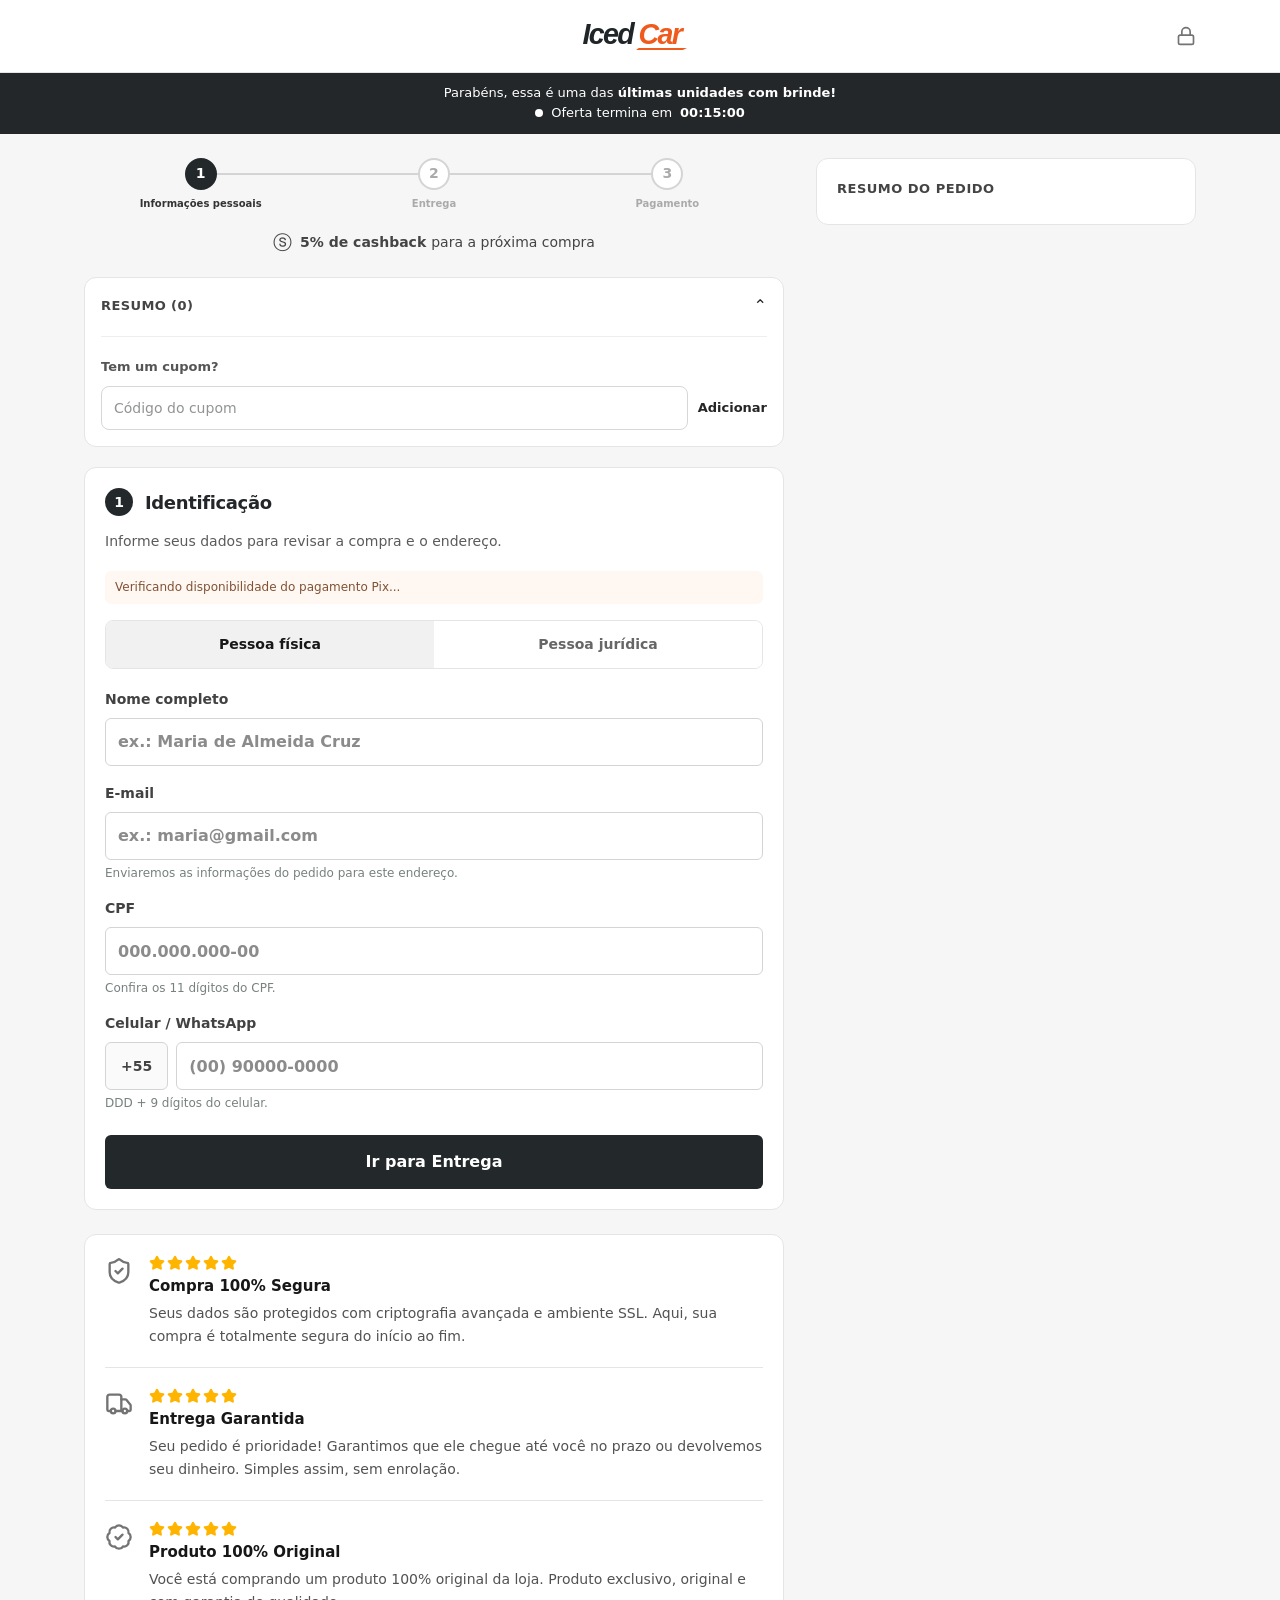
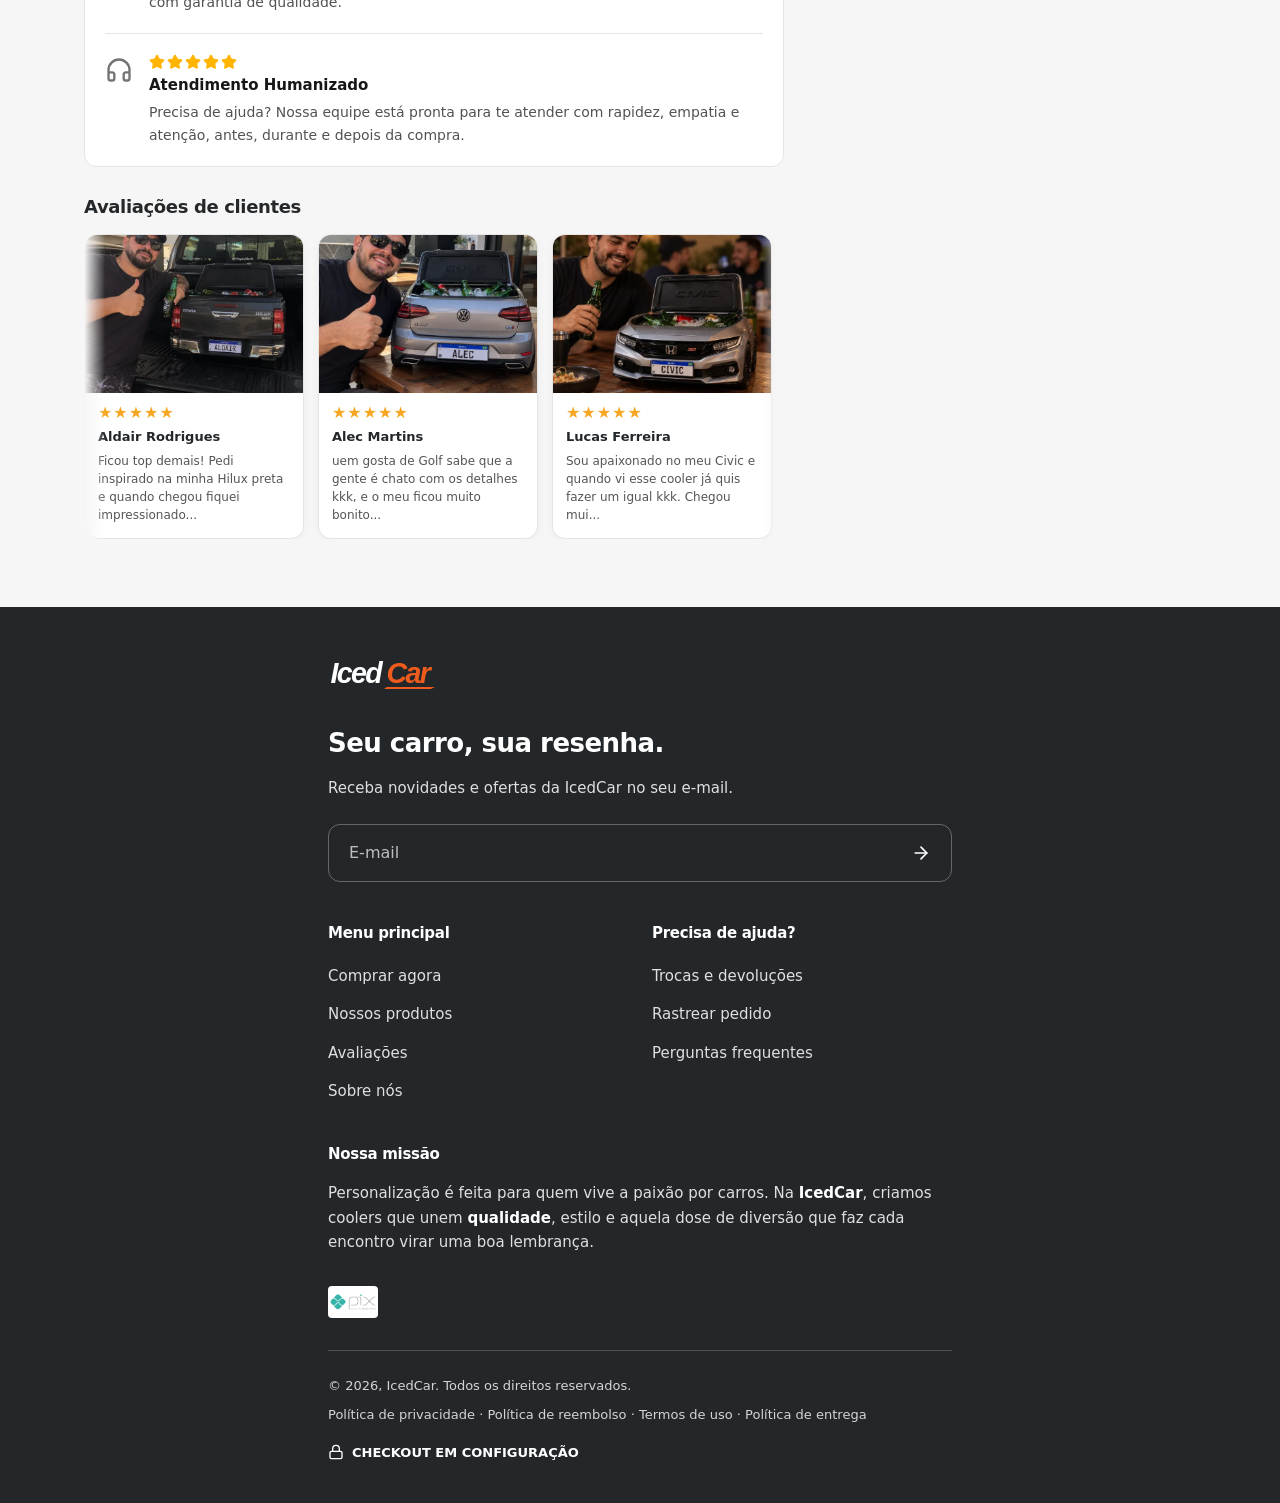
==== checkout/index.html @ 1dd26ecd "Add files via upload" ====
<!DOCTYPE html><html lang="pt-BR"><head><script src="js/google-tracking.js"></script>
  <meta charset="utf-8">
  <meta name="viewport" content="width=device-width, initial-scale=1">
  <meta name="referrer" content="strict-origin-when-cross-origin">
  <meta name="robots" content="noindex">
  <title>Checkout | IcedCar</title>
  <link rel="icon" href="images/icedcar-favicon.svg">
  <link rel="stylesheet" href="css/styles-AmZeijte.css">
  <link rel="stylesheet" href="css/checkout.css">
  <link rel="stylesheet" href="css/match-original.css">
  <script type="module" src="js/checkout.js"></script>
<script src="js/meta-attribution-capture.js"></script><script src="js/latest.js" data-utmify-prevent-xcod-sck="" data-utmify-prevent-subids="" async="" defer=""></script></head>
<body>
  <header class="border-b border-neutral-200 bg-white"><div class="mx-auto flex max-w-md items-center justify-between px-5 py-4 lg:max-w-6xl"><div class="w-5" aria-hidden="true"></div><a aria-label="Início" href="/" class="mx-auto"><img src="images/icedcar-logo.svg" alt="Logotipo da loja" class="h-9 w-auto object-contain md:h-10"></a><div class="flex items-center gap-2 text-neutral-500"><svg xmlns="http://www.w3.org/2000/svg" width="24" height="24" viewBox="0 0 24 24" fill="none" stroke="currentColor" stroke-width="2" stroke-linecap="round" stroke-linejoin="round" class="lucide lucide-lock h-5 w-5" aria-hidden="true"><rect width="18" height="11" x="3" y="11" rx="2" ry="2"></rect><path d="M7 11V7a5 5 0 0 1 10 0v4"></path></svg></div></div></header>
  <div class="bg-[hsl(var(--store-blue))] text-white"><div class="mx-auto max-w-md px-5 py-3 text-center text-[13px] leading-tight lg:max-w-6xl"><p>Parabéns, essa é uma das <strong>últimas unidades com brinde!</strong></p><p class="mt-1 flex items-center justify-center gap-2"><span class="inline-block h-2 w-2 animate-pulse rounded-full bg-white"></span>Oferta termina em <strong>00:15:00</strong></p></div></div>
  <main class="layout">
    <div class="flow">
      <nav class="steps" aria-label="Etapas do checkout"><div class="step current" data-step="1"><span>1</span><small>Informações pessoais</small></div><div class="step" data-step="2"><span>2</span><small>Entrega</small></div><div class="step" data-step="3"><span>3</span><small>Pagamento</small></div></nav>
      <p class="cashback"><span aria-hidden="true">ⓢ</span><strong>5% de cashback</strong> para a próxima compra</p>
      <section class="summary mobile-summary card"><button id="summary-toggle" type="button" aria-expanded="true"><strong>RESUMO (<span data-count="">0</span>)</strong><span aria-hidden="true">⌃</span></button><div class="summary-body"><div class="summary-content"></div><div class="coupon"><label for="coupon-code">Tem um cupom?</label><div><input id="coupon-code" placeholder="Código do cupom" autocomplete="off"><button type="button" id="coupon-apply">Adicionar</button></div><p id="coupon-message" role="status" hidden=""></p></div><div class="summary-totals"></div></div></section>
      <section id="identity-step" class="card panel">
        <h1><span class="number">1</span> Identificação</h1>
        <p class="intro">Informe seus dados para revisar a compra e o endereço.</p>
        <p class="checkout-status">Verificando disponibilidade do pagamento Pix...</p>
        <form id="identity-form" method="post" novalidate="">
          <div class="person-toggle" role="group" aria-label="Tipo de pessoa"><button type="button" id="person-fisica" class="active" aria-pressed="true">Pessoa física</button><button type="button" id="person-juridica" aria-pressed="false">Pessoa jurídica</button></div>
          <div class="fields">
            <label><span id="name-label">Nome completo</span><input id="customer-name" name="name" autocomplete="name" placeholder="ex.: Maria de Almeida Cruz" maxlength="100" required=""></label>
            <label>E-mail<input id="customer-email" name="email" type="email" autocomplete="email" placeholder="ex.: maria@gmail.com" maxlength="254" aria-describedby="email-hint" required=""><small id="email-hint">Enviaremos as informações do pedido para este endereço.</small></label>
            <label><span id="document-label">CPF</span><input id="customer-document" name="document" inputmode="numeric" autocomplete="off" placeholder="000.000.000-00" maxlength="18" aria-describedby="document-hint" required=""><small id="document-hint">Confira os 11 dígitos do CPF.</small></label>
            <label>Celular / WhatsApp<span class="phone"><span>+55</span><input id="customer-phone" name="phone" type="tel" inputmode="numeric" autocomplete="tel-national" placeholder="(00) 90000-0000" maxlength="16" aria-describedby="phone-hint" required=""></span><small id="phone-hint">DDD + 9 dígitos do celular.</small></label>
          </div>
          <p class="error" id="identity-error" role="alert" hidden=""></p>
          <button class="button" type="submit">Ir para Entrega</button>
        </form>
      </section>
      <section id="delivery-step" class="card panel" hidden="">
        <h1><span class="number">2</span> Entrega</h1>
        <form id="delivery-form" method="post" novalidate="">
          <div class="fields">
            <label>CEP<input id="zip" name="zip" inputmode="numeric" autocomplete="postal-code" placeholder="00000-000" maxlength="9" required=""><small id="zip-status" role="status"></small></label>
            <label>Endereço<input id="street" name="street" autocomplete="street-address" placeholder="Rua, Avenida..." maxlength="120" required=""></label>
            <div class="row"><label>Número<input id="house-number" name="number" inputmode="numeric" placeholder="123" maxlength="12" required=""></label><label>Complemento<input id="complement" name="complement" placeholder="Apto, bloco..." maxlength="80"></label></div>
            <label>Bairro<input id="neighborhood" name="neighborhood" placeholder="Bairro" maxlength="80" required=""></label>
            <div class="row city-state"><label>Cidade<input id="city" name="city" autocomplete="address-level2" placeholder="Cidade" maxlength="80" required=""></label><label>UF<input id="state" name="state" autocomplete="address-level1" maxlength="2" placeholder="SP" required=""></label></div>
          </div>
          <fieldset class="shipping-method"><legend>Escolha o frete</legend><div class="shipping-options"><label class="shipping-card"><input type="radio" name="shipping-method" value="pac" checked=""><img src="images/pac-correios.png" alt="" aria-hidden="true"><span class="shipping-description"><b>PAC dos Correios</b><small>7 a 12 dias úteis</small></span><em>Grátis</em></label><label class="shipping-card"><input type="radio" name="shipping-method" value="sedex"><img src="images/sedex-correios.png" alt="" aria-hidden="true"><span class="shipping-description"><b>SEDEX dos Correios</b><small>3 a 5 dias úteis</small></span><em>R$ 24,90</em></label></div></fieldset>
          <p class="error" id="delivery-error" role="alert" hidden=""></p>
          <div class="delivery-actions"><button class="back" type="button" data-back="1">Voltar</button><button class="button" type="submit">Ir para Pagamento</button></div>
        </form>
      </section>
      <section id="payment-step" class="card panel" hidden="">
        <h1><span class="number">3</span> Pagamento</h1>
        <p class="intro">Pagamento exclusivo via Pix</p>
        <div class="payment-options"><button id="pix-option" type="button" aria-pressed="false" disabled=""><span class="radio-look"></span><img class="pix-choice-logo" src="images/pix-logo.png" alt="Pix"><span id="pix-label">INDISPONÍVEL</span></button></div>
        <div id="review"></div>
        <div id="payment-unavailable" class="payment-unavailable" role="status"><strong>Pagamento ainda não disponível neste site</strong><p>A Kirvus Pay ainda não está configurada para receber pedidos nesta loja. Nenhuma cobrança será criada.</p></div>
        <div id="pix-panel" class="pix-panel" hidden="">
          <div class="pix-panel-head"><img src="images/pix-logo.png" alt="Pix"><div><strong>Pague com Pix</strong><span>Escaneie o QR Code ou use o código copia e cola</span></div></div>
          <div class="pix-amount"><span>Total do pedido</span><strong id="pix-total">R$ 0,00</strong></div>
          <p id="pix-preparation" class="pix-preparation">Confira o total acima e gere seu Pix. O pagamento será feito no aplicativo do seu banco.</p>
          <button id="pix-create" class="button pix-primary" type="button">Gerar Pix para pagar</button>
          <div id="pix-result" hidden="">
            <div id="pix-state" class="pix-state" role="status"><span class="pix-state-dot" aria-hidden="true"></span><strong>Aguardando seu pagamento</strong></div>
            <p id="pix-stock-notice" class="stock-urgency stock-urgency--pix" hidden=""></p>
            <div id="pix-qr-section" class="pix-qr-section" hidden=""><strong>Escaneie para pagar</strong><p>Abra o aplicativo do seu banco e leia este QR Code.</p><div class="pix-qr-frame"><canvas id="pix-qr" role="img" aria-label="QR Code Pix deste pedido"></canvas></div></div>
            <p id="pix-qr-error" class="pix-qr-error" hidden="">Não foi possível mostrar o QR Code. Use o código Pix abaixo.</p>
            <label for="pix-code">Ou pague com Pix copia e cola</label>
            <textarea id="pix-code" readonly="" rows="3" spellcheck="false" aria-label="Código Pix copia e cola"></textarea>
            <button id="pix-copy" class="button pix-primary" type="button"><svg width="18" height="18" viewBox="0 0 24 24" fill="none" stroke="currentColor" stroke-width="2" stroke-linecap="round" stroke-linejoin="round" aria-hidden="true"><rect x="8" y="8" width="12" height="12" rx="2"></rect><path d="M16 8V6a2 2 0 0 0-2-2H6a2 2 0 0 0-2 2v8a2 2 0 0 0 2 2h2"></path></svg><span id="pix-copy-label">Copiar código Pix</span></button>
            <p class="pix-help">Confira o valor e os dados do recebedor no banco. A confirmação do pagamento aparecerá aqui automaticamente.</p>
          </div>
          <p id="pix-status" role="status" aria-live="polite"></p>
        </div>
        <button class="back" type="button" data-back="2">Voltar</button>
      </section>
      <section class="mt-6 rounded-xl border border-neutral-200 bg-white p-5"><ul class="divide-y divide-neutral-200"><li class="flex items-start gap-4 py-5 first:pt-0 last:pb-0"><div class="shrink-0 pt-0.5 text-neutral-500"><svg xmlns="http://www.w3.org/2000/svg" width="24" height="24" viewBox="0 0 24 24" fill="none" stroke="currentColor" stroke-width="2" stroke-linecap="round" stroke-linejoin="round" class="lucide lucide-shield-check h-7 w-7" aria-hidden="true"><path d="M20 13c0 5-3.5 7.5-7.66 8.95a1 1 0 0 1-.67-.01C7.5 20.5 4 18 4 13V6a1 1 0 0 1 1-1c2 0 4.5-1.2 6.24-2.72a1.17 1.17 0 0 1 1.52 0C14.51 3.81 17 5 19 5a1 1 0 0 1 1 1z"></path><path d="m9 12 2 2 4-4"></path></svg></div><div class="flex-1"><div class="flex gap-0.5 text-[#FFB400]"><svg xmlns="http://www.w3.org/2000/svg" width="24" height="24" viewBox="0 0 24 24" fill="none" stroke="currentColor" stroke-width="2" stroke-linecap="round" stroke-linejoin="round" class="lucide lucide-star h-4 w-4 fill-current" aria-hidden="true"><path d="M11.525 2.295a.53.53 0 0 1 .95 0l2.31 4.679a2.123 2.123 0 0 0 1.595 1.16l5.166.756a.53.53 0 0 1 .294.904l-3.736 3.638a2.123 2.123 0 0 0-.611 1.878l.882 5.14a.53.53 0 0 1-.771.56l-4.618-2.428a2.122 2.122 0 0 0-1.973 0L6.396 21.01a.53.53 0 0 1-.77-.56l.881-5.139a2.122 2.122 0 0 0-.611-1.879L2.16 9.795a.53.53 0 0 1 .294-.906l5.165-.755a2.122 2.122 0 0 0 1.597-1.16z"></path></svg><svg xmlns="http://www.w3.org/2000/svg" width="24" height="24" viewBox="0 0 24 24" fill="none" stroke="currentColor" stroke-width="2" stroke-linecap="round" stroke-linejoin="round" class="lucide lucide-star h-4 w-4 fill-current" aria-hidden="true"><path d="M11.525 2.295a.53.53 0 0 1 .95 0l2.31 4.679a2.123 2.123 0 0 0 1.595 1.16l5.166.756a.53.53 0 0 1 .294.904l-3.736 3.638a2.123 2.123 0 0 0-.611 1.878l.882 5.14a.53.53 0 0 1-.771.56l-4.618-2.428a2.122 2.122 0 0 0-1.973 0L6.396 21.01a.53.53 0 0 1-.77-.56l.881-5.139a2.122 2.122 0 0 0-.611-1.879L2.16 9.795a.53.53 0 0 1 .294-.906l5.165-.755a2.122 2.122 0 0 0 1.597-1.16z"></path></svg><svg xmlns="http://www.w3.org/2000/svg" width="24" height="24" viewBox="0 0 24 24" fill="none" stroke="currentColor" stroke-width="2" stroke-linecap="round" stroke-linejoin="round" class="lucide lucide-star h-4 w-4 fill-current" aria-hidden="true"><path d="M11.525 2.295a.53.53 0 0 1 .95 0l2.31 4.679a2.123 2.123 0 0 0 1.595 1.16l5.166.756a.53.53 0 0 1 .294.904l-3.736 3.638a2.123 2.123 0 0 0-.611 1.878l.882 5.14a.53.53 0 0 1-.771.56l-4.618-2.428a2.122 2.122 0 0 0-1.973 0L6.396 21.01a.53.53 0 0 1-.77-.56l.881-5.139a2.122 2.122 0 0 0-.611-1.879L2.16 9.795a.53.53 0 0 1 .294-.906l5.165-.755a2.122 2.122 0 0 0 1.597-1.16z"></path></svg><svg xmlns="http://www.w3.org/2000/svg" width="24" height="24" viewBox="0 0 24 24" fill="none" stroke="currentColor" stroke-width="2" stroke-linecap="round" stroke-linejoin="round" class="lucide lucide-star h-4 w-4 fill-current" aria-hidden="true"><path d="M11.525 2.295a.53.53 0 0 1 .95 0l2.31 4.679a2.123 2.123 0 0 0 1.595 1.16l5.166.756a.53.53 0 0 1 .294.904l-3.736 3.638a2.123 2.123 0 0 0-.611 1.878l.882 5.14a.53.53 0 0 1-.771.56l-4.618-2.428a2.122 2.122 0 0 0-1.973 0L6.396 21.01a.53.53 0 0 1-.77-.56l.881-5.139a2.122 2.122 0 0 0-.611-1.879L2.16 9.795a.53.53 0 0 1 .294-.906l5.165-.755a2.122 2.122 0 0 0 1.597-1.16z"></path></svg><svg xmlns="http://www.w3.org/2000/svg" width="24" height="24" viewBox="0 0 24 24" fill="none" stroke="currentColor" stroke-width="2" stroke-linecap="round" stroke-linejoin="round" class="lucide lucide-star h-4 w-4 fill-current" aria-hidden="true"><path d="M11.525 2.295a.53.53 0 0 1 .95 0l2.31 4.679a2.123 2.123 0 0 0 1.595 1.16l5.166.756a.53.53 0 0 1 .294.904l-3.736 3.638a2.123 2.123 0 0 0-.611 1.878l.882 5.14a.53.53 0 0 1-.771.56l-4.618-2.428a2.122 2.122 0 0 0-1.973 0L6.396 21.01a.53.53 0 0 1-.77-.56l.881-5.139a2.122 2.122 0 0 0-.611-1.879L2.16 9.795a.53.53 0 0 1 .294-.906l5.165-.755a2.122 2.122 0 0 0 1.597-1.16z"></path></svg></div><p class="mt-1 text-[15px] font-bold text-neutral-900">Compra 100% Segura</p><p class="mt-1 text-sm leading-relaxed text-neutral-600">Seus dados são protegidos com criptografia avançada e ambiente SSL. Aqui, sua compra é totalmente segura do início ao fim.</p></div></li><li class="flex items-start gap-4 py-5 first:pt-0 last:pb-0"><div class="shrink-0 pt-0.5 text-neutral-500"><svg xmlns="http://www.w3.org/2000/svg" width="24" height="24" viewBox="0 0 24 24" fill="none" stroke="currentColor" stroke-width="2" stroke-linecap="round" stroke-linejoin="round" class="lucide lucide-truck h-7 w-7" aria-hidden="true"><path d="M14 18V6a2 2 0 0 0-2-2H4a2 2 0 0 0-2 2v11a1 1 0 0 0 1 1h2"></path><path d="M15 18H9"></path><path d="M19 18h2a1 1 0 0 0 1-1v-3.65a1 1 0 0 0-.22-.624l-3.48-4.35A1 1 0 0 0 17.52 8H14"></path><circle cx="17" cy="18" r="2"></circle><circle cx="7" cy="18" r="2"></circle></svg></div><div class="flex-1"><div class="flex gap-0.5 text-[#FFB400]"><svg xmlns="http://www.w3.org/2000/svg" width="24" height="24" viewBox="0 0 24 24" fill="none" stroke="currentColor" stroke-width="2" stroke-linecap="round" stroke-linejoin="round" class="lucide lucide-star h-4 w-4 fill-current" aria-hidden="true"><path d="M11.525 2.295a.53.53 0 0 1 .95 0l2.31 4.679a2.123 2.123 0 0 0 1.595 1.16l5.166.756a.53.53 0 0 1 .294.904l-3.736 3.638a2.123 2.123 0 0 0-.611 1.878l.882 5.14a.53.53 0 0 1-.771.56l-4.618-2.428a2.122 2.122 0 0 0-1.973 0L6.396 21.01a.53.53 0 0 1-.77-.56l.881-5.139a2.122 2.122 0 0 0-.611-1.879L2.16 9.795a.53.53 0 0 1 .294-.906l5.165-.755a2.122 2.122 0 0 0 1.597-1.16z"></path></svg><svg xmlns="http://www.w3.org/2000/svg" width="24" height="24" viewBox="0 0 24 24" fill="none" stroke="currentColor" stroke-width="2" stroke-linecap="round" stroke-linejoin="round" class="lucide lucide-star h-4 w-4 fill-current" aria-hidden="true"><path d="M11.525 2.295a.53.53 0 0 1 .95 0l2.31 4.679a2.123 2.123 0 0 0 1.595 1.16l5.166.756a.53.53 0 0 1 .294.904l-3.736 3.638a2.123 2.123 0 0 0-.611 1.878l.882 5.14a.53.53 0 0 1-.771.56l-4.618-2.428a2.122 2.122 0 0 0-1.973 0L6.396 21.01a.53.53 0 0 1-.77-.56l.881-5.139a2.122 2.122 0 0 0-.611-1.879L2.16 9.795a.53.53 0 0 1 .294-.906l5.165-.755a2.122 2.122 0 0 0 1.597-1.16z"></path></svg><svg xmlns="http://www.w3.org/2000/svg" width="24" height="24" viewBox="0 0 24 24" fill="none" stroke="currentColor" stroke-width="2" stroke-linecap="round" stroke-linejoin="round" class="lucide lucide-star h-4 w-4 fill-current" aria-hidden="true"><path d="M11.525 2.295a.53.53 0 0 1 .95 0l2.31 4.679a2.123 2.123 0 0 0 1.595 1.16l5.166.756a.53.53 0 0 1 .294.904l-3.736 3.638a2.123 2.123 0 0 0-.611 1.878l.882 5.14a.53.53 0 0 1-.771.56l-4.618-2.428a2.122 2.122 0 0 0-1.973 0L6.396 21.01a.53.53 0 0 1-.77-.56l.881-5.139a2.122 2.122 0 0 0-.611-1.879L2.16 9.795a.53.53 0 0 1 .294-.906l5.165-.755a2.122 2.122 0 0 0 1.597-1.16z"></path></svg><svg xmlns="http://www.w3.org/2000/svg" width="24" height="24" viewBox="0 0 24 24" fill="none" stroke="currentColor" stroke-width="2" stroke-linecap="round" stroke-linejoin="round" class="lucide lucide-star h-4 w-4 fill-current" aria-hidden="true"><path d="M11.525 2.295a.53.53 0 0 1 .95 0l2.31 4.679a2.123 2.123 0 0 0 1.595 1.16l5.166.756a.53.53 0 0 1 .294.904l-3.736 3.638a2.123 2.123 0 0 0-.611 1.878l.882 5.14a.53.53 0 0 1-.771.56l-4.618-2.428a2.122 2.122 0 0 0-1.973 0L6.396 21.01a.53.53 0 0 1-.77-.56l.881-5.139a2.122 2.122 0 0 0-.611-1.879L2.16 9.795a.53.53 0 0 1 .294-.906l5.165-.755a2.122 2.122 0 0 0 1.597-1.16z"></path></svg><svg xmlns="http://www.w3.org/2000/svg" width="24" height="24" viewBox="0 0 24 24" fill="none" stroke="currentColor" stroke-width="2" stroke-linecap="round" stroke-linejoin="round" class="lucide lucide-star h-4 w-4 fill-current" aria-hidden="true"><path d="M11.525 2.295a.53.53 0 0 1 .95 0l2.31 4.679a2.123 2.123 0 0 0 1.595 1.16l5.166.756a.53.53 0 0 1 .294.904l-3.736 3.638a2.123 2.123 0 0 0-.611 1.878l.882 5.14a.53.53 0 0 1-.771.56l-4.618-2.428a2.122 2.122 0 0 0-1.973 0L6.396 21.01a.53.53 0 0 1-.77-.56l.881-5.139a2.122 2.122 0 0 0-.611-1.879L2.16 9.795a.53.53 0 0 1 .294-.906l5.165-.755a2.122 2.122 0 0 0 1.597-1.16z"></path></svg></div><p class="mt-1 text-[15px] font-bold text-neutral-900">Entrega Garantida</p><p class="mt-1 text-sm leading-relaxed text-neutral-600">Seu pedido é prioridade! Garantimos que ele chegue até você no prazo ou devolvemos seu dinheiro. Simples assim, sem enrolação.</p></div></li><li class="flex items-start gap-4 py-5 first:pt-0 last:pb-0"><div class="shrink-0 pt-0.5 text-neutral-500"><svg xmlns="http://www.w3.org/2000/svg" width="24" height="24" viewBox="0 0 24 24" fill="none" stroke="currentColor" stroke-width="2" stroke-linecap="round" stroke-linejoin="round" class="lucide lucide-badge-check h-7 w-7" aria-hidden="true"><path d="M3.85 8.62a4 4 0 0 1 4.78-4.77 4 4 0 0 1 6.74 0 4 4 0 0 1 4.78 4.78 4 4 0 0 1 0 6.74 4 4 0 0 1-4.77 4.78 4 4 0 0 1-6.75 0 4 4 0 0 1-4.78-4.77 4 4 0 0 1 0-6.76Z"></path><path d="m9 12 2 2 4-4"></path></svg></div><div class="flex-1"><div class="flex gap-0.5 text-[#FFB400]"><svg xmlns="http://www.w3.org/2000/svg" width="24" height="24" viewBox="0 0 24 24" fill="none" stroke="currentColor" stroke-width="2" stroke-linecap="round" stroke-linejoin="round" class="lucide lucide-star h-4 w-4 fill-current" aria-hidden="true"><path d="M11.525 2.295a.53.53 0 0 1 .95 0l2.31 4.679a2.123 2.123 0 0 0 1.595 1.16l5.166.756a.53.53 0 0 1 .294.904l-3.736 3.638a2.123 2.123 0 0 0-.611 1.878l.882 5.14a.53.53 0 0 1-.771.56l-4.618-2.428a2.122 2.122 0 0 0-1.973 0L6.396 21.01a.53.53 0 0 1-.77-.56l.881-5.139a2.122 2.122 0 0 0-.611-1.879L2.16 9.795a.53.53 0 0 1 .294-.906l5.165-.755a2.122 2.122 0 0 0 1.597-1.16z"></path></svg><svg xmlns="http://www.w3.org/2000/svg" width="24" height="24" viewBox="0 0 24 24" fill="none" stroke="currentColor" stroke-width="2" stroke-linecap="round" stroke-linejoin="round" class="lucide lucide-star h-4 w-4 fill-current" aria-hidden="true"><path d="M11.525 2.295a.53.53 0 0 1 .95 0l2.31 4.679a2.123 2.123 0 0 0 1.595 1.16l5.166.756a.53.53 0 0 1 .294.904l-3.736 3.638a2.123 2.123 0 0 0-.611 1.878l.882 5.14a.53.53 0 0 1-.771.56l-4.618-2.428a2.122 2.122 0 0 0-1.973 0L6.396 21.01a.53.53 0 0 1-.77-.56l.881-5.139a2.122 2.122 0 0 0-.611-1.879L2.16 9.795a.53.53 0 0 1 .294-.906l5.165-.755a2.122 2.122 0 0 0 1.597-1.16z"></path></svg><svg xmlns="http://www.w3.org/2000/svg" width="24" height="24" viewBox="0 0 24 24" fill="none" stroke="currentColor" stroke-width="2" stroke-linecap="round" stroke-linejoin="round" class="lucide lucide-star h-4 w-4 fill-current" aria-hidden="true"><path d="M11.525 2.295a.53.53 0 0 1 .95 0l2.31 4.679a2.123 2.123 0 0 0 1.595 1.16l5.166.756a.53.53 0 0 1 .294.904l-3.736 3.638a2.123 2.123 0 0 0-.611 1.878l.882 5.14a.53.53 0 0 1-.771.56l-4.618-2.428a2.122 2.122 0 0 0-1.973 0L6.396 21.01a.53.53 0 0 1-.77-.56l.881-5.139a2.122 2.122 0 0 0-.611-1.879L2.16 9.795a.53.53 0 0 1 .294-.906l5.165-.755a2.122 2.122 0 0 0 1.597-1.16z"></path></svg><svg xmlns="http://www.w3.org/2000/svg" width="24" height="24" viewBox="0 0 24 24" fill="none" stroke="currentColor" stroke-width="2" stroke-linecap="round" stroke-linejoin="round" class="lucide lucide-star h-4 w-4 fill-current" aria-hidden="true"><path d="M11.525 2.295a.53.53 0 0 1 .95 0l2.31 4.679a2.123 2.123 0 0 0 1.595 1.16l5.166.756a.53.53 0 0 1 .294.904l-3.736 3.638a2.123 2.123 0 0 0-.611 1.878l.882 5.14a.53.53 0 0 1-.771.56l-4.618-2.428a2.122 2.122 0 0 0-1.973 0L6.396 21.01a.53.53 0 0 1-.77-.56l.881-5.139a2.122 2.122 0 0 0-.611-1.879L2.16 9.795a.53.53 0 0 1 .294-.906l5.165-.755a2.122 2.122 0 0 0 1.597-1.16z"></path></svg><svg xmlns="http://www.w3.org/2000/svg" width="24" height="24" viewBox="0 0 24 24" fill="none" stroke="currentColor" stroke-width="2" stroke-linecap="round" stroke-linejoin="round" class="lucide lucide-star h-4 w-4 fill-current" aria-hidden="true"><path d="M11.525 2.295a.53.53 0 0 1 .95 0l2.31 4.679a2.123 2.123 0 0 0 1.595 1.16l5.166.756a.53.53 0 0 1 .294.904l-3.736 3.638a2.123 2.123 0 0 0-.611 1.878l.882 5.14a.53.53 0 0 1-.771.56l-4.618-2.428a2.122 2.122 0 0 0-1.973 0L6.396 21.01a.53.53 0 0 1-.77-.56l.881-5.139a2.122 2.122 0 0 0-.611-1.879L2.16 9.795a.53.53 0 0 1 .294-.906l5.165-.755a2.122 2.122 0 0 0 1.597-1.16z"></path></svg></div><p class="mt-1 text-[15px] font-bold text-neutral-900">Produto 100% Original</p><p class="mt-1 text-sm leading-relaxed text-neutral-600">Você está comprando um produto 100% original da loja. Produto exclusivo, original e com garantia de qualidade.</p></div></li><li class="flex items-start gap-4 py-5 first:pt-0 last:pb-0"><div class="shrink-0 pt-0.5 text-neutral-500"><svg xmlns="http://www.w3.org/2000/svg" width="24" height="24" viewBox="0 0 24 24" fill="none" stroke="currentColor" stroke-width="2" stroke-linecap="round" stroke-linejoin="round" class="lucide lucide-headphones h-7 w-7" aria-hidden="true"><path d="M3 14h3a2 2 0 0 1 2 2v3a2 2 0 0 1-2 2H5a2 2 0 0 1-2-2v-7a9 9 0 0 1 18 0v7a2 2 0 0 1-2 2h-1a2 2 0 0 1-2-2v-3a2 2 0 0 1 2-2h3"></path></svg></div><div class="flex-1"><div class="flex gap-0.5 text-[#FFB400]"><svg xmlns="http://www.w3.org/2000/svg" width="24" height="24" viewBox="0 0 24 24" fill="none" stroke="currentColor" stroke-width="2" stroke-linecap="round" stroke-linejoin="round" class="lucide lucide-star h-4 w-4 fill-current" aria-hidden="true"><path d="M11.525 2.295a.53.53 0 0 1 .95 0l2.31 4.679a2.123 2.123 0 0 0 1.595 1.16l5.166.756a.53.53 0 0 1 .294.904l-3.736 3.638a2.123 2.123 0 0 0-.611 1.878l.882 5.14a.53.53 0 0 1-.771.56l-4.618-2.428a2.122 2.122 0 0 0-1.973 0L6.396 21.01a.53.53 0 0 1-.77-.56l.881-5.139a2.122 2.122 0 0 0-.611-1.879L2.16 9.795a.53.53 0 0 1 .294-.906l5.165-.755a2.122 2.122 0 0 0 1.597-1.16z"></path></svg><svg xmlns="http://www.w3.org/2000/svg" width="24" height="24" viewBox="0 0 24 24" fill="none" stroke="currentColor" stroke-width="2" stroke-linecap="round" stroke-linejoin="round" class="lucide lucide-star h-4 w-4 fill-current" aria-hidden="true"><path d="M11.525 2.295a.53.53 0 0 1 .95 0l2.31 4.679a2.123 2.123 0 0 0 1.595 1.16l5.166.756a.53.53 0 0 1 .294.904l-3.736 3.638a2.123 2.123 0 0 0-.611 1.878l.882 5.14a.53.53 0 0 1-.771.56l-4.618-2.428a2.122 2.122 0 0 0-1.973 0L6.396 21.01a.53.53 0 0 1-.77-.56l.881-5.139a2.122 2.122 0 0 0-.611-1.879L2.16 9.795a.53.53 0 0 1 .294-.906l5.165-.755a2.122 2.122 0 0 0 1.597-1.16z"></path></svg><svg xmlns="http://www.w3.org/2000/svg" width="24" height="24" viewBox="0 0 24 24" fill="none" stroke="currentColor" stroke-width="2" stroke-linecap="round" stroke-linejoin="round" class="lucide lucide-star h-4 w-4 fill-current" aria-hidden="true"><path d="M11.525 2.295a.53.53 0 0 1 .95 0l2.31 4.679a2.123 2.123 0 0 0 1.595 1.16l5.166.756a.53.53 0 0 1 .294.904l-3.736 3.638a2.123 2.123 0 0 0-.611 1.878l.882 5.14a.53.53 0 0 1-.771.56l-4.618-2.428a2.122 2.122 0 0 0-1.973 0L6.396 21.01a.53.53 0 0 1-.77-.56l.881-5.139a2.122 2.122 0 0 0-.611-1.879L2.16 9.795a.53.53 0 0 1 .294-.906l5.165-.755a2.122 2.122 0 0 0 1.597-1.16z"></path></svg><svg xmlns="http://www.w3.org/2000/svg" width="24" height="24" viewBox="0 0 24 24" fill="none" stroke="currentColor" stroke-width="2" stroke-linecap="round" stroke-linejoin="round" class="lucide lucide-star h-4 w-4 fill-current" aria-hidden="true"><path d="M11.525 2.295a.53.53 0 0 1 .95 0l2.31 4.679a2.123 2.123 0 0 0 1.595 1.16l5.166.756a.53.53 0 0 1 .294.904l-3.736 3.638a2.123 2.123 0 0 0-.611 1.878l.882 5.14a.53.53 0 0 1-.771.56l-4.618-2.428a2.122 2.122 0 0 0-1.973 0L6.396 21.01a.53.53 0 0 1-.77-.56l.881-5.139a2.122 2.122 0 0 0-.611-1.879L2.16 9.795a.53.53 0 0 1 .294-.906l5.165-.755a2.122 2.122 0 0 0 1.597-1.16z"></path></svg><svg xmlns="http://www.w3.org/2000/svg" width="24" height="24" viewBox="0 0 24 24" fill="none" stroke="currentColor" stroke-width="2" stroke-linecap="round" stroke-linejoin="round" class="lucide lucide-star h-4 w-4 fill-current" aria-hidden="true"><path d="M11.525 2.295a.53.53 0 0 1 .95 0l2.31 4.679a2.123 2.123 0 0 0 1.595 1.16l5.166.756a.53.53 0 0 1 .294.904l-3.736 3.638a2.123 2.123 0 0 0-.611 1.878l.882 5.14a.53.53 0 0 1-.771.56l-4.618-2.428a2.122 2.122 0 0 0-1.973 0L6.396 21.01a.53.53 0 0 1-.77-.56l.881-5.139a2.122 2.122 0 0 0-.611-1.879L2.16 9.795a.53.53 0 0 1 .294-.906l5.165-.755a2.122 2.122 0 0 0 1.597-1.16z"></path></svg></div><p class="mt-1 text-[15px] font-bold text-neutral-900">Atendimento Humanizado</p><p class="mt-1 text-sm leading-relaxed text-neutral-600">Precisa de ajuda? Nossa equipe está pronta para te atender com rapidez, empatia e atenção, antes, durante e depois da compra.</p></div></li></ul></section>
      <section class="checkout-reviews" aria-label="Avaliações de clientes"><h2>Avaliações de clientes</h2><div class="checkout-review-viewport"><div class="checkout-review-track"><div class="checkout-review-set"><article class="checkout-review-card"><img src="images/c8748634-591f-406c-a8e9-1c579d5fd17a.webp" alt="" loading="lazy" decoding="async"><div class="checkout-review-copy"><span class="checkout-review-stars" aria-label="5 estrelas">★★★★★</span><strong>Aldair Rodrigues</strong><p>Ficou top demais! Pedi inspirado na minha Hilux preta e quando chegou fiquei impressionado...</p></div></article><article class="checkout-review-card"><img src="images/cf344acf-c8a9-4b41-86e5-75303626c6e9.webp" alt="" loading="lazy" decoding="async"><div class="checkout-review-copy"><span class="checkout-review-stars" aria-label="5 estrelas">★★★★★</span><strong>Alec Martins</strong><p>uem gosta de Golf sabe que a gente é chato com os detalhes kkk, e o meu ficou muito bonito...</p></div></article><article class="checkout-review-card"><img src="images/2a3cdf57-cbe1-4ede-9f7e-a1a8c267e367.webp" alt="" loading="lazy" decoding="async"><div class="checkout-review-copy"><span class="checkout-review-stars" aria-label="5 estrelas">★★★★★</span><strong>Lucas Ferreira</strong><p>Sou apaixonado no meu Civic e quando vi esse cooler já quis fazer um igual kkk. Chegou mui...</p></div></article><article class="checkout-review-card"><img src="images/eecd29bf-1ceb-4dfc-87ae-82681000cc9c.webp" alt="" loading="lazy" decoding="async"><div class="checkout-review-copy"><span class="checkout-review-stars" aria-label="5 estrelas">★★★★★</span><strong>Rafael Pereira</strong><p>A gente comprou pra deixar na nossa área de churrasco e ficou melhor do que imaginávamos k...</p></div></article></div><div class="checkout-review-set" aria-hidden="true"><article class="checkout-review-card"><img src="images/c8748634-591f-406c-a8e9-1c579d5fd17a.webp" alt="" loading="lazy" decoding="async"><div class="checkout-review-copy"><span class="checkout-review-stars" aria-label="5 estrelas">★★★★★</span><strong>Aldair Rodrigues</strong><p>Ficou top demais! Pedi inspirado na minha Hilux preta e quando chegou fiquei impressionado...</p></div></article><article class="checkout-review-card"><img src="images/cf344acf-c8a9-4b41-86e5-75303626c6e9.webp" alt="" loading="lazy" decoding="async"><div class="checkout-review-copy"><span class="checkout-review-stars" aria-label="5 estrelas">★★★★★</span><strong>Alec Martins</strong><p>uem gosta de Golf sabe que a gente é chato com os detalhes kkk, e o meu ficou muito bonito...</p></div></article><article class="checkout-review-card"><img src="images/2a3cdf57-cbe1-4ede-9f7e-a1a8c267e367.webp" alt="" loading="lazy" decoding="async"><div class="checkout-review-copy"><span class="checkout-review-stars" aria-label="5 estrelas">★★★★★</span><strong>Lucas Ferreira</strong><p>Sou apaixonado no meu Civic e quando vi esse cooler já quis fazer um igual kkk. Chegou mui...</p></div></article><article class="checkout-review-card"><img src="images/eecd29bf-1ceb-4dfc-87ae-82681000cc9c.webp" alt="" loading="lazy" decoding="async"><div class="checkout-review-copy"><span class="checkout-review-stars" aria-label="5 estrelas">★★★★★</span><strong>Rafael Pereira</strong><p>A gente comprou pra deixar na nossa área de churrasco e ficou melhor do que imaginávamos k...</p></div></article></div></div></div></section>
    </div>
    <aside class="summary desktop-summary card"><h2>RESUMO DO PEDIDO</h2><div class="summary-content"></div><div class="summary-totals"></div></aside>
  </main>
  <footer class="bg-[hsl(var(--store-blue))] text-white"><div class="container max-w-2xl px-6 pt-12 pb-10"><img src="images/icedcar-logo-white.svg" alt="IcedCar" width="600" height="200" loading="lazy" decoding="async" class="h-10 w-auto object-contain"><h2 class="mt-8 text-[26px] font-extrabold leading-tight text-white">Seu carro, sua resenha.</h2><p class="mt-4 text-[15px] leading-relaxed text-white/85">Receba novidades e ofertas da IcedCar no seu e-mail.</p><form class="mt-6 flex items-center gap-2 rounded-xl border border-white/30 px-5 py-4"><input type="email" placeholder="E-mail" class="flex-1 bg-transparent text-[15px] text-white placeholder:text-white/70 focus:outline-none"><button type="submit" aria-label="Enviar" class="text-white"><svg xmlns="http://www.w3.org/2000/svg" width="24" height="24" viewBox="0 0 24 24" fill="none" stroke="currentColor" stroke-width="2" stroke-linecap="round" stroke-linejoin="round" class="lucide lucide-arrow-right h-5 w-5" aria-hidden="true"><path d="M5 12h14"></path><path d="m12 5 7 7-7 7"></path></svg></button></form><div class="mt-10 grid grid-cols-2 gap-x-6 gap-y-8"><div><h3 class="text-[15px] font-bold text-white">Menu principal</h3><ul class="mt-5 space-y-4 text-[15px] text-white/85"><li><a href="/" class="hover:text-white">Comprar agora</a></li><li><a href="/produtos" class="hover:text-white">Nossos produtos</a></li><li><a href="#avaliacoes" class="hover:text-white">Avaliações</a></li><li><a href="#faq" class="hover:text-white">Sobre nós</a></li></ul></div><div><h3 class="text-[15px] font-bold text-white">Precisa de ajuda?</h3><ul class="mt-5 space-y-4 text-[15px] text-white/85"><li><a href="/politicas" class="hover:text-white">Trocas e devoluções</a></li><li><a href="/rastreio" class="hover:text-white">Rastrear pedido</a></li><li><a href="#faq" class="hover:text-white">Perguntas frequentes</a></li></ul></div></div><div class="mt-10"><h3 class="text-[15px] font-bold text-white">Nossa missão</h3><p class="mt-4 text-[15px] leading-relaxed text-white/85">Personalização é feita para quem vive a paixão por carros. Na <strong class="font-bold text-white">IcedCar</strong>, criamos coolers que unem <strong class="font-bold text-white">qualidade</strong>, estilo e aquela dose de diversão que faz cada encontro virar uma boa lembrança.</p></div><div class="mt-8 flex flex-wrap items-center gap-2"><img src="images/pix-logo.png" alt="Pix" width="50" height="32" loading="lazy" decoding="async" class="block h-8 w-[50px] rounded-[4px] object-cover"></div><div class="mt-8 border-t border-white/20 pt-6 text-[13px] leading-relaxed text-white/80"><p>© <!-- -->2026<!-- -->, <!-- -->IcedCar<!-- -->. Todos os direitos reservados.</p><p class="mt-2"><a href="/politicas#privacidade" class="hover:text-white">Política de privacidade</a> ·<!-- --> <a href="/politicas#reembolso" class="hover:text-white">Política de reembolso</a> ·<!-- --> <a href="/politicas#termos" class="hover:text-white">Termos de uso</a> ·<!-- --> <a href="/politicas#envio" class="hover:text-white">Política de entrega</a></p><p class="mt-4 flex items-center gap-2 font-semibold text-white"><svg xmlns="http://www.w3.org/2000/svg" width="24" height="24" viewBox="0 0 24 24" fill="none" stroke="currentColor" stroke-width="2" stroke-linecap="round" stroke-linejoin="round" class="lucide lucide-lock h-4 w-4" aria-hidden="true"><rect width="18" height="11" x="3" y="11" rx="2" ry="2"></rect><path d="M7 11V7a5 5 0 0 1 10 0v4"></path></svg>CHECKOUT EM CONFIGURAÇÃO</p></div></div></footer>
<noscript><img height="1" width="1" style="display:none" src="https://www.facebook.com/tr?id=969483765461099&ev=PageView&noscript=1" alt=""></noscript>

</body></html>
---- checkout/css/checkout.css ----
:root{font-family:Arial,Helvetica,sans-serif;color:#171717;background:#fafafa;font-synthesis:none}*{box-sizing:border-box}body{margin:0}button,input{font:inherit}button{cursor:pointer}a{color:#b65d32}.site-header{background:#fff;border-bottom:1px solid #e5e5e5}.header-inner{max-width:1152px;margin:auto;padding:16px 20px;display:flex;align-items:center;justify-content:space-between}.header-inner>a{display:block}.header-inner img{display:block;width:auto;height:40px;object-fit:contain}.lock{color:#777;font-size:21px;min-width:20px}.offer-bar{background:#23282b;color:#fff;text-align:center;padding:13px 20px;font-size:13px}.layout{max-width:1152px;padding:24px 20px 60px;margin:auto;display:grid;grid-template-columns:minmax(0,1fr) 380px;gap:32px}.flow{min-width:0}.steps{display:flex;margin:0 0 24px}.step{width:33.333%;position:relative;display:flex;flex-direction:column;align-items:center;color:#aaa;text-align:center}.step:before{content:"";position:absolute;top:15px;left:0;right:50%;height:2px;background:#d4d4d4}.step:after{content:"";position:absolute;top:15px;left:50%;right:0;height:2px;background:#d4d4d4}.step:first-child:before,.step:last-child:after{display:none}.step span{position:relative;z-index:1;display:grid;place-items:center;width:32px;height:32px;border:2px solid #d4d4d4;border-radius:50%;background:#fff;font-size:14px;font-weight:700}.step.current span,.step.done span{background:#23282b;border-color:#23282b;color:white}.step.done:after,.step.done+.step:before{background:#23282b}.step small{font-size:11px;line-height:1.25;font-weight:600;margin-top:8px;max-width:110px}.step.current,.step.done{color:#333}.card{border:1px solid #e5e5e5;border-radius:12px;background:#fff}.panel{padding:20px;margin-bottom:20px}.panel h1,#empty-cart h1{font-size:18px;display:flex;align-items:center;gap:12px;margin:0;font-weight:700}.number{display:grid;place-items:center;background:#23282b;color:#fff;font-size:14px;border-radius:50%;width:28px;height:28px}.intro{font-size:14px;color:#5b5b5b;line-height:1.5;margin:13px 0 20px}.person-toggle{display:grid;grid-template-columns:1fr 1fr;border:1px solid #e5e5e5;border-radius:8px;overflow:hidden;margin-bottom:20px}.person-toggle button{border:0;padding:13px 5px;background:#fff;color:#666;font-size:14px;font-weight:600}.person-toggle button.active{background:#f1f1f1;color:#171717}.fields{display:grid;gap:17px}.fields label{font-weight:600;font-size:14px;color:#424242;display:block}.fields label>span:first-child{display:block}.fields input{width:100%;height:48px;border:1px solid #d4d4d4;border-radius:6px;background:#fff;padding:10px 12px;margin-top:8px;color:#171717;font-size:16px}.fields input:focus{outline:2px solid #b65d32;outline-offset:1px}.fields input[aria-invalid="true"]{border-color:#be3030}.fields small{font-size:12px;font-weight:400;color:#777}.phone{display:flex;gap:8px}.phone>span{margin-top:8px;border:1px solid #d4d4d4;border-radius:6px;background:#fafafa;display:grid;place-items:center;padding:0 15px;font-size:14px}.phone input{min-width:0}.row{display:grid;grid-template-columns:1fr 1fr;gap:14px}.button{width:100%;display:grid;place-items:center;border:0;border-radius:6px;background:#23282b;color:#fff;text-decoration:none;font-weight:700;font-size:16px;min-height:54px;margin-top:24px;padding:12px}.button:hover{background:#3c4347}.back{border:0;background:transparent;color:#555;display:block;margin:18px auto 0;text-decoration:underline;font-size:14px}.error{color:#ad2525;font-size:13px;margin:12px 0 0}.summary{padding:20px}.desktop-summary{align-self:start;position:sticky;top:20px}.desktop-summary h2,.mobile-summary strong{font-size:13px;color:#444;letter-spacing:.5px}.desktop-summary h2{margin:0 0 18px}.mobile-summary{display:none}.summary-item{display:flex;align-items:flex-start;gap:12px;border-bottom:1px solid #eee;padding:14px 0}.summary-item img{width:64px;height:64px;border-radius:6px;object-fit:cover}.summary-item-main{min-width:0;flex:1}.summary-item-main strong{font-size:14px}.summary-item-main small{display:block;font-size:12px;color:#777;margin-top:4px;line-height:1.4;overflow-wrap:anywhere}.summary-item b{white-space:nowrap;font-size:14px}.total-row{display:flex;justify-content:space-between;gap:12px;padding-top:13px;font-size:14px;color:#555}.total-row.total{font-size:16px;font-weight:700;color:#171717;border-top:1px solid #ddd;margin-top:14px}.help{padding:20px;font-size:14px;color:#555}.help p{line-height:1.5;margin-bottom:0}#empty-cart{padding:24px;margin-bottom:20px}#empty-cart p{font-size:14px;color:#666}.payment-unavailable{border:1px solid #e6c4b4;background:#fff7f2;border-radius:8px;padding:16px;color:#623922;font-size:14px;line-height:1.5}.payment-unavailable p{margin:8px 0 0}#review{font-size:14px;line-height:1.5;margin:20px 0}#review p{margin:7px 0}footer{border-top:1px solid #eee;padding:26px 20px;display:flex;justify-content:space-between;gap:20px;max-width:1152px;margin:auto;font-size:13px;color:#777}@media(max-width:800px){.layout{display:block;max-width:480px;padding:22px 20px 45px}.desktop-summary{display:none}.mobile-summary{display:block;margin-bottom:20px}.mobile-summary button{width:100%;display:flex;justify-content:space-between;align-items:center;background:none;border:0;padding:0}.mobile-summary .summary-content[hidden]{display:none}.header-inner{max-width:480px}.header-inner img{height:36px}.step small{font-size:11px}}@media(max-width:360px){.layout{padding-left:14px;padding-right:14px}.row{grid-template-columns:1fr}.summary-item{flex-wrap:wrap}.summary-item b{margin-left:76px}}
:root .preflight{margin-bottom:20px}
---- checkout/css/match-original.css ----
/* Checkout cart layout around the original public store header and footer. */
:root {--store-blue:206 9% 15%;--store-blue-dark:206 9% 12%;--store-blue-soft:0 0% 100%;--primary:206 9% 15%;--accent:19 55% 46%;font-family:Inter,system-ui,sans-serif;}
body { background:#f6f6f6; }
footer {display:block;max-width:none;margin:0;padding:0;border:0;font-size:inherit;color:inherit;}
footer a {color:inherit;}
footer img[alt="Pix"] {background:#fff;padding:2px;object-fit:contain;}
.header-inner { max-width:1152px; }
.offer-bar { min-height:60px; display:grid;align-content:center;gap:3px;line-height:1.25;font-size:11px;padding:8px 10px; }
.offer-bar small { font-size:11px;font-weight:600; }
.layout { padding-top:24px; }
.steps { margin-bottom:17px; }
.step small {max-width:none;white-space:nowrap;font-size:10px;}
.cashback { display:flex;justify-content:center;align-items:center;gap:5px;margin:18px 0 20px;font-size:14px;color:#444; }
.cashback span {font-size:19px;margin-right:3px;}
.cashback strong {font-weight:700;}
.mobile-summary {display:block;margin-bottom:20px;padding:16px;}
.mobile-summary>button {display:flex;justify-content:space-between;align-items:center;width:100%;padding:0;border:0;background:none;text-align:left;}
.mobile-summary>button strong {font-size:13px;letter-spacing:.4px;color:#444;}
.summary-body[hidden] {display:none;}
.summary-item {position:relative;display:flex;align-items:flex-start;gap:12px;border:0;padding:16px 0 0;}
.summary-item img {width:76px;height:76px;flex:0 0 76px;border-radius:8px;object-fit:cover;}
.summary-item-main {flex:1;min-width:0;}
.summary-item-main strong {display:block;font-size:14px;font-weight:500;line-height:1.5;color:#363636;}
.summary-item-main small {display:block;margin-top:3px;color:#8b8b8b;font-size:11px;font-style:italic;line-height:1.55;}
.summary-price b {display:block;margin-top:5px;font-size:14px;color:#272727;}
.stock-urgency {margin:6px 0 0;color:#c21f1f;font-size:12px;font-weight:800;line-height:1.35;animation:stock-urgency-pulse 1.7s ease-in-out infinite;}
@keyframes stock-urgency-pulse {50% {opacity:.48;}}
.item-actions {display:flex;align-items:center;justify-content:space-between;margin-top:8px;}
.quantity-control {display:flex;width:112px;height:28px;align-items:center;justify-content:space-between;border:1px solid #ddd;border-radius:8px;overflow:hidden;}
.quantity-control button {border:0;background:white;color:#aaa;width:30px;height:26px;font-size:17px;line-height:1;}
.mobile-summary .quantity-control button {width:30px;flex:0 0 30px;display:grid;place-items:center;}
.quantity-control button:disabled {color:#ddd;cursor:not-allowed;}
.quantity-control span {font-size:13px;}
.remove-unit {border:0;background:none;color:#999;font-size:17px;padding:4px 1px;}
.mobile-summary .remove-unit {width:28px;flex:0 0 28px;display:grid;place-items:center;}
.coupon {border-top:1px solid #eee;margin-top:18px;padding-top:20px;}
.coupon label {display:block;margin-bottom:10px;color:#555;font-size:13px;font-weight:600;}
.coupon>div {display:flex;align-items:center;gap:10px;}
.coupon input {min-width:0;flex:1;height:44px;border:1px solid #d7d7d7;border-radius:8px;padding:10px 12px;background:white;font-size:14px;}
.coupon button {background:none;border:0;color:#252525;font-size:13px;font-weight:600;}
.mobile-summary .coupon button {width:auto;flex:0 0 auto;display:inline-block;}
.coupon p {margin:8px 0 0;color:#805134;font-size:12px;}
.summary-totals {margin-top:16px;border-radius:10px;background:#fafafa;padding:12px;}
.summary-totals:empty {display:none;}
.summary-totals .total-row {padding:8px 0;font-size:13px;}
.summary-totals .total-row.total {border:0;margin-top:0;padding-top:13px;font-size:15px;}
.summary-empty {font-size:14px;color:#777;padding:24px 0;text-align:center;}
.summary-empty a {color:#23282b;font-weight:600;text-decoration:none;}
.fields label>span.phone:first-child {display:flex;align-items:stretch;gap:8px;}
.fields label>.phone>span {flex:0 0 56px;margin-top:8px;}
.fields label>.phone input {flex:1;min-width:0;}
.desktop-summary {padding:20px;}
.desktop-summary h2 {font-size:13px;margin-bottom:6px;}
.desktop-summary .summary-item {align-items:flex-start;gap:10px;padding:14px 0 0;}
.desktop-summary .summary-item img {width:56px;height:56px;flex-basis:56px;}
.desktop-summary .summary-item-main strong {font-size:13px;line-height:1.4;display:-webkit-box;-webkit-line-clamp:2;-webkit-box-orient:vertical;overflow:hidden;}
.desktop-summary .summary-item-main small {font-size:12px;font-style:normal;}
.desktop-summary .summary-price {max-width:110px;flex:0 0 110px;}
.desktop-summary .summary-price b {white-space:nowrap;font-size:13px;text-align:right;}
.desktop-summary .stock-urgency {text-align:right;font-size:11px;}
.desktop-summary .summary-totals {background:white;border-top:1px solid #eee;border-radius:0;margin-top:20px;padding:10px 0 0;}
.panel {padding:20px;}
.panel .intro {margin:14px 0 18px;line-height:1.65;}
.city-state {grid-template-columns:minmax(0,1fr) 100px;}
.shipping-method {min-width:0;margin:24px 0 0;padding:0;border:0;}
.shipping-method legend {margin-bottom:12px;color:#444;font-size:14px;font-weight:700;}
.shipping-options {display:grid;gap:10px;}
.shipping-card {display:flex;align-items:center;gap:10px;min-width:0;padding:13px 12px;border:1px solid #d6dadd;border-radius:12px;background:#fff;cursor:pointer;transition:border-color .2s,background .2s;}
.shipping-card:has(input:checked) {border:2px solid #23282b;padding:12px 11px;background:#f7f8f8;}
.shipping-card:focus-within {outline:2px solid #b65d32;outline-offset:2px;}
.shipping-card input {width:18px;height:18px;flex:0 0 18px;margin:0;accent-color:#23282b;}
.shipping-card img {width:64px;height:32px;flex:0 0 64px;object-fit:contain;}
.shipping-description {flex:1;min-width:0;}
.shipping-card b {display:block;font-size:13px;line-height:1.25;}
.shipping-card small {display:block;color:#5f696e;font-size:11px;font-weight:600;margin-top:3px;line-height:1.3;}
.shipping-card em {margin-left:auto;border-radius:99px;background:#eee;padding:6px 8px;font-size:11px;font-style:normal;font-weight:700;white-space:nowrap;}
.shipping-card:has(input:checked) em {background:#e6e8e9;}
.delivery-actions {display:flex;gap:12px;margin-top:24px;}
.delivery-actions .back {flex:1;display:grid;place-items:center;margin:0;min-height:54px;border:1px solid #d4d4d4;border-radius:6px;background:#fff;text-decoration:none;font-size:16px;font-weight:700;}
.delivery-actions .button {flex:2;margin:0;}
.payment-options {display:grid;gap:12px;margin:18px 0;}
.payment-options>div,.payment-options>button {display:flex;align-items:center;gap:12px;padding:16px;border:1px solid #ddd;border-radius:9px;color:#666;background:#fff;text-align:left;width:100%;}
.payment-options>button:not(:disabled) {color:#202527;border-color:#202527;}
.radio-look {width:20px;height:20px;flex:0 0 20px;border-radius:50%;border:2px solid #ccc;}
.payment-options strong {font-size:14px;}
.payment-options>div>span:last-child,.payment-options>button>span:last-child {margin-left:auto;background:#eee;border-radius:4px;padding:5px 7px;font-size:10px;font-weight:700;}
.payment-options .pix-choice-logo {width:54px;height:28px;object-fit:contain;object-position:left center;}
.payment-options>button[aria-pressed="true"] {border:2px solid #32bcad;background:#f5fbfa;padding:15px;}
.payment-options>button[aria-pressed="true"] .radio-look {border-color:#32bcad;background:#32bcad;box-shadow:inset 0 0 0 4px white;}
.pix-panel {border:1px solid #c9e9e5;border-radius:14px;padding:20px;background:linear-gradient(180deg,#f7fcfb 0,#fff 160px);font-size:14px;color:#23282b;}
.pix-panel-head {display:flex;align-items:center;gap:14px;padding-bottom:17px;border-bottom:1px solid #dceeea;}
.pix-panel-head img {width:70px;height:42px;object-fit:contain;object-position:left center;}
.pix-panel-head strong,.pix-panel-head span {display:block;}
.pix-panel-head strong {font-size:17px;line-height:1.25;}
.pix-panel-head span {margin-top:4px;font-size:12px;color:#63716f;}
.pix-amount {display:flex;align-items:center;justify-content:space-between;gap:16px;padding:19px 0 4px;}
.pix-amount span {font-size:13px;color:#52615e;}
.pix-amount strong {font-size:24px;letter-spacing:-.5px;white-space:nowrap;}
.pix-preparation {margin:9px 0 0;color:#53615f;font-size:13px;line-height:1.5;}
.pix-panel .pix-primary {display:flex;align-items:center;justify-content:center;gap:9px;min-height:52px;margin-top:16px;border-radius:9px;background:#23282b;}
.pix-panel .pix-primary:hover {background:#384144;}
.pix-panel .pix-primary:focus-visible {outline:3px solid #32bcad;outline-offset:2px;}
.pix-state {display:flex;align-items:center;gap:9px;margin-top:20px;padding:11px 13px;border:1px solid #f0e2b9;border-radius:9px;background:#fffaf0;color:#73551a;font-size:13px;}
.pix-state.paid {border-color:#b9e7cd;background:#f1fbf5;color:#236a45;}
.pix-state.failed {border-color:#edc7c7;background:#fff7f7;color:#963d3d;}
.pix-qr-section {margin-top:20px;text-align:center;}
.pix-qr-section>strong {display:block;font-size:16px;line-height:1.3;}
.pix-qr-section>p {margin:5px 0 13px;color:#62716e;font-size:12px;}
.pix-qr-frame {display:inline-flex;align-items:center;justify-content:center;max-width:100%;padding:9px;border:1px solid #dce9e7;border-radius:12px;background:#fff;box-shadow:0 4px 18px rgba(24,58,53,.07);}
.pix-qr-frame canvas {display:block;width:min(100%,228px);height:auto;aspect-ratio:1;image-rendering:pixelated;}
.pix-qr-error {margin:14px 0 0;color:#8b4b24;font-size:12px;text-align:center;}
.stock-urgency--pix {margin:9px 2px 0;color:#a53a32;font-size:12px;font-weight:600;animation:none;}
.pix-state-dot {width:9px;height:9px;flex:0 0 9px;border-radius:50%;background:#d89c29;box-shadow:0 0 0 3px #f9eac5;}
.pix-state.paid .pix-state-dot {background:#2b9a62;box-shadow:0 0 0 3px #d7f3e3;}
.pix-state.failed .pix-state-dot {background:#cc5959;box-shadow:0 0 0 3px #f7dddd;}
.pix-instructions {margin:18px 0 0;padding:0;list-style:none;counter-reset:pixstep;display:grid;gap:11px;}
.pix-instructions li {display:flex;align-items:flex-start;gap:10px;color:#42504d;line-height:1.45;font-size:13px;counter-increment:pixstep;}
.pix-instructions li:before {content:counter(pixstep);display:grid;place-items:center;width:22px;height:22px;flex:0 0 22px;border-radius:50%;background:#e1f4f0;color:#247e73;font-weight:700;font-size:12px;}
.pix-panel label {display:block;font-weight:700;margin:20px 0 9px;}
.pix-panel textarea {display:block;width:100%;min-height:78px;border:1px solid #cbd5d3;border-radius:9px;padding:12px;background:#f8faf9;color:#394643;font:12px/1.5 ui-monospace,SFMono-Regular,Consolas,monospace;resize:none;overflow-wrap:anywhere;}
.pix-panel textarea:focus {outline:2px solid #32bcad;outline-offset:1px;}
.pix-help {margin:10px 0 0;color:#6d7a77;font-size:12px;line-height:1.45;text-align:center;}
.pix-panel p {line-height:1.45;}
.pix-panel [hidden],#pix-panel[hidden],#payment-unavailable[hidden],.checkout-status[hidden] {display:none!important;}
#pix-status {margin:13px 0 0;min-height:18px;color:#52615e;font-size:12px;line-height:1.45;}
#pix-status:empty {margin:0;min-height:0;}
.fields input[aria-invalid="true"] {border-color:#c43d3d;background:#fffafa;}
.fields label small {display:block;margin-top:5px;color:#77817f;line-height:1.35;}
.fields label small.field-error {color:#a52929;}
.checkout-status {font-size:12px;color:#805134;background:#fff8f2;border-radius:6px;padding:8px 10px;line-height:1.4;margin:0 0 16px;}
.trust {padding:0 20px;margin-top:20px;}
.trust>div {position:relative;border-bottom:1px solid #eee;padding:20px 0 20px 40px;min-height:95px;}
.trust>div:last-child {border:0;}
.trust-icon {position:absolute;left:0;top:20px;font-size:24px;color:#777;}
.trust strong {display:block;font-size:15px;}
.trust p {font-size:13px;color:#666;line-height:1.55;margin:6px 0 0;}
.checkout-footer {display:block;max-width:none;background:#23282b;color:#eee;border:0;padding:40px 20px 24px;}
.footer-inner,.footer-bottom {max-width:1152px;margin:auto;}
.footer-inner {display:grid;grid-template-columns:2fr 1fr 1fr 1.3fr;gap:28px;}
.footer-inner img {height:48px;width:auto;object-fit:contain;object-position:left;}
.footer-inner h2 {font-size:17px;margin:14px 0 6px;}
.footer-inner h3 {font-size:14px;margin:0 0 12px;}
.footer-inner p,.footer-inner a {font-size:13px;line-height:1.6;color:#ccc;}
.footer-inner a {display:block;text-decoration:none;margin:7px 0;}
.footer-bottom {font-size:12px;color:#aaa;border-top:1px solid #555;padding-top:18px;margin-top:30px;}
@media(max-width:800px) {
  .layout {max-width:480px;padding-top:22px;}
  .mobile-summary {display:block;padding:16px;}
  .desktop-summary {display:none;}
  .cashback {margin:15px 0 20px;font-size:13px;}
  .summary-item {gap:12px;}
  .footer-inner {grid-template-columns:1fr 1fr;}
  .footer-inner>div:first-child {grid-column:1/-1;}
}
@media(max-width:380px) {
  .summary-item img {width:70px;height:70px;flex-basis:70px;}
  .footer-inner {grid-template-columns:1fr;}
  .footer-inner>div:first-child {grid-column:auto;}
  .pix-panel {padding:16px;}
  .pix-amount strong {font-size:21px;}
  .shipping-card {gap:7px;padding:11px 8px;}
  .shipping-card:has(input:checked) {padding:10px 7px;}
  .shipping-card img {width:54px;flex-basis:54px;}
  .shipping-card b {font-size:12px;}
  .shipping-card em {padding:5px 6px;font-size:10px;}
}
.checkout-reviews {min-width:0;margin:26px 0 8px;overflow:hidden;}
.checkout-reviews h2 {margin:0 0 14px;color:#25282a;font-size:18px;font-weight:750;}
.checkout-review-viewport {overflow:hidden;border-radius:14px;mask-image:linear-gradient(90deg,transparent,#000 3%,#000 97%,transparent);}
.checkout-review-track {display:flex;width:max-content;gap:14px;animation:checkout-review-scroll 32s linear infinite;}
.checkout-review-set {display:flex;gap:14px;width:max-content;}
.checkout-review-card {width:220px;flex:0 0 220px;overflow:hidden;border:1px solid #e5e5e5;border-radius:13px;background:#fff;box-shadow:0 2px 10px #0000000a;}
.checkout-review-card img {display:block;width:100%;height:158px;object-fit:cover;}
.checkout-review-copy {padding:12px 13px 14px;}
.checkout-review-stars {display:block;color:#f5a623;font-size:16px;letter-spacing:1px;line-height:1;}
.checkout-review-copy strong {display:block;margin-top:8px;font-size:13px;line-height:1.3;}
.checkout-review-copy p {margin:6px 0 0;color:#555;font-size:12px;line-height:1.5;}
.checkout-review-viewport:hover .checkout-review-track,.checkout-review-viewport:focus-within .checkout-review-track {animation-play-state:paused;}
@keyframes checkout-review-scroll {to {transform:translateX(calc(-50% - 7px));}}
@media(max-width:800px) {.checkout-reviews {margin-top:22px;}.checkout-review-card {width:190px;flex-basis:190px;}.checkout-review-card img {height:142px;}}
@media(prefers-reduced-motion:reduce) {.checkout-review-viewport {overflow-x:auto;mask-image:none;scroll-snap-type:x proximity;}.checkout-review-track {animation:none;}.checkout-review-card {scroll-snap-align:start;}}
@media(prefers-reduced-motion:reduce) {.stock-urgency {animation:none;}}
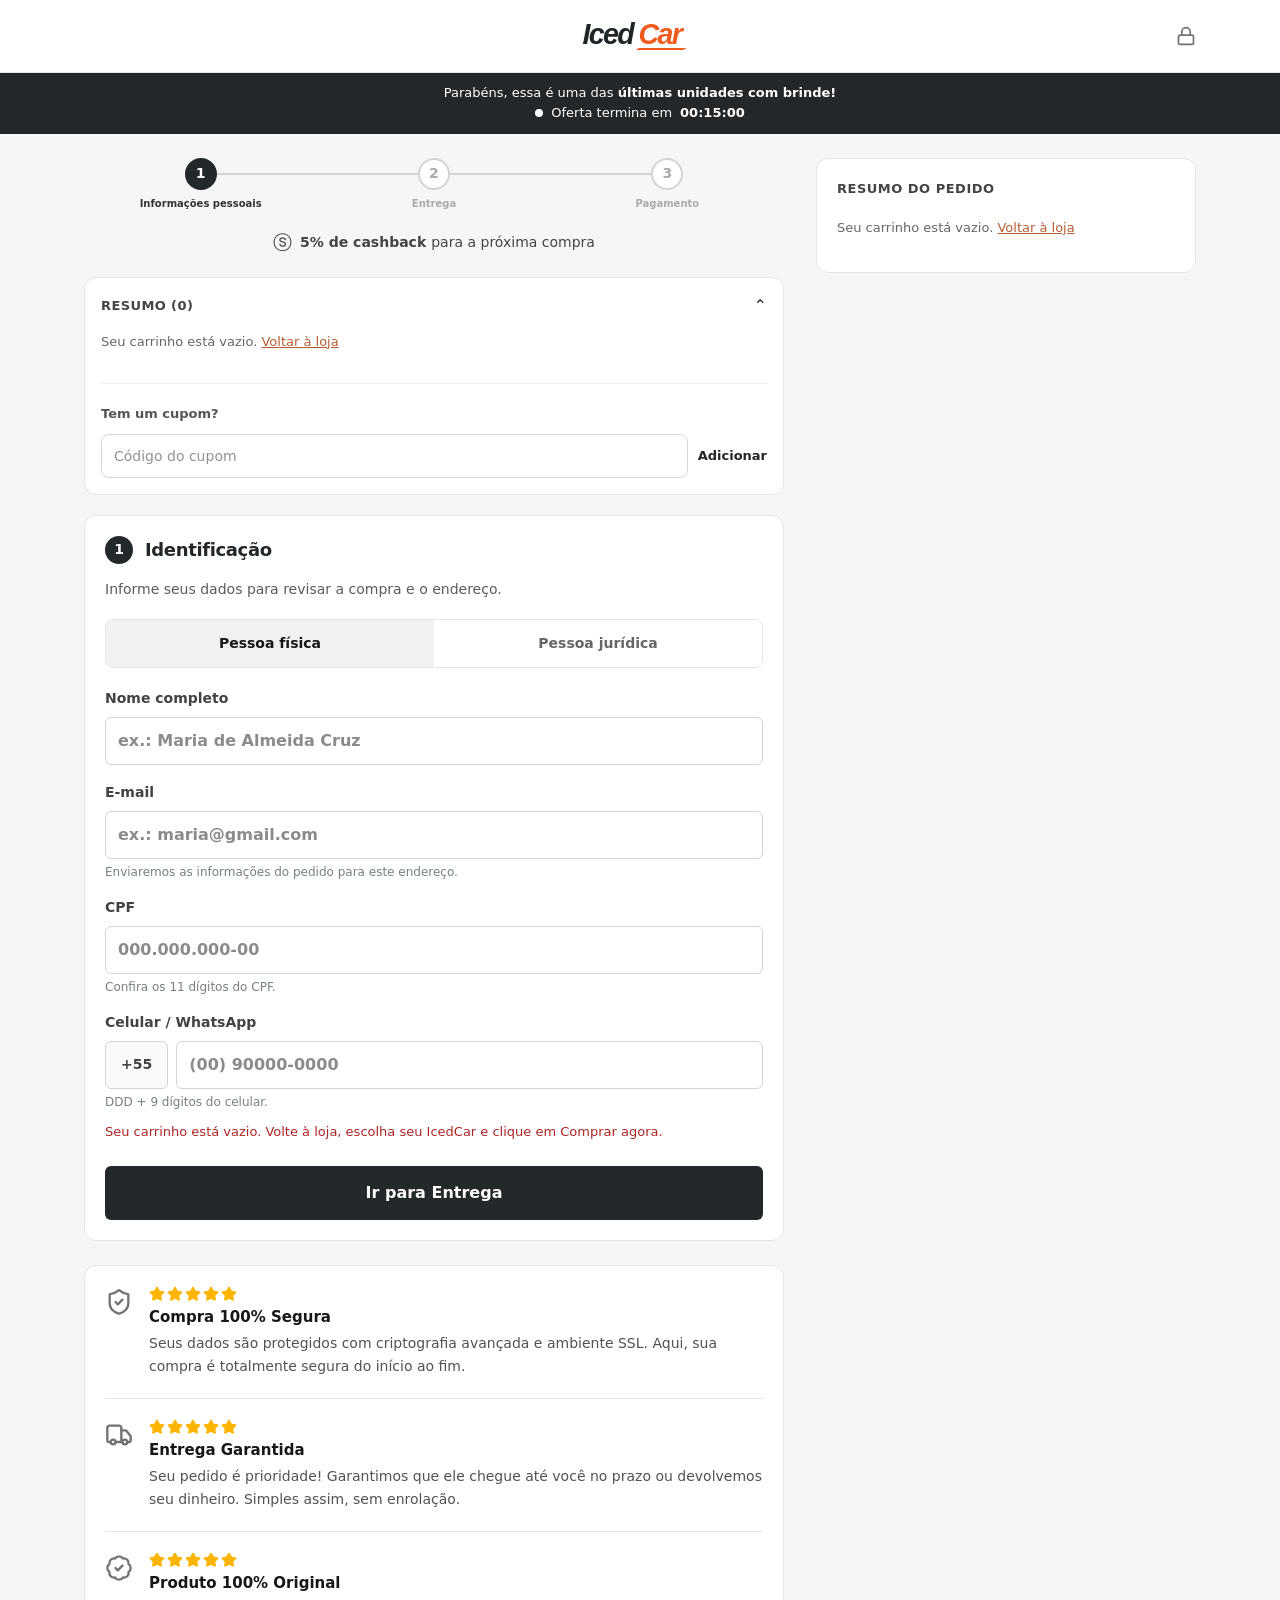
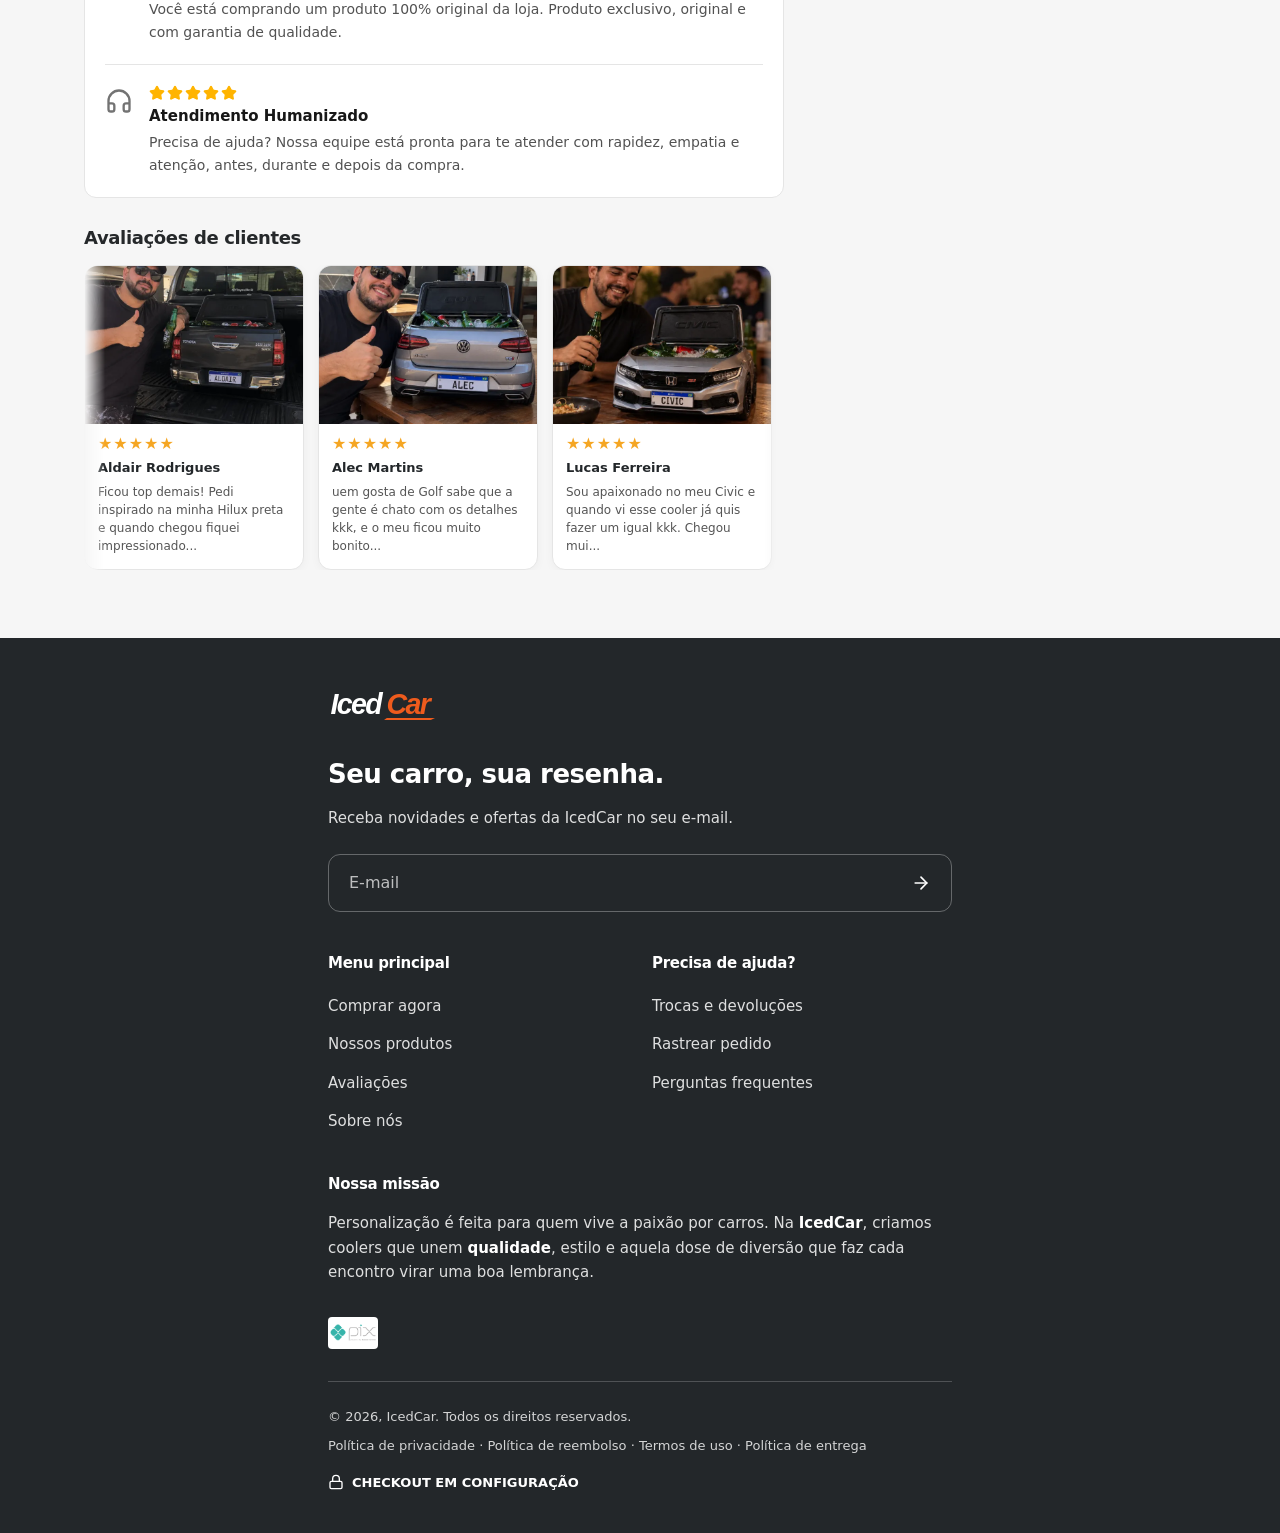
==== commit 7c381800: "Update index.html" ====
--- a/checkout/index.html
+++ b/checkout/index.html
@@ -8,8 +8,205 @@
   <link rel="stylesheet" href="css/styles-AmZeijte.css">
   <link rel="stylesheet" href="css/checkout.css">
   <link rel="stylesheet" href="css/match-original.css">
-  <script type="module" src="js/checkout.js"></script>
-<script src="js/meta-attribution-capture.js"></script><script src="js/latest.js" data-utmify-prevent-xcod-sck="" data-utmify-prevent-subids="" async="" defer=""></script></head>
+  <script>var QRCode=(()=>{var g=(n,t)=>()=>{try{return t||n((t={exports:{}}).exports,t),t.exports}catch(e){throw t=0,e}};var xt=g((Rn,Lt)=>{Lt.exports=function(){return typeof Promise=="function"&&Promise.prototype&&Promise.prototype.then}});var N=g(P=>{var st,De=[0,26,44,70,100,134,172,196,242,292,346,404,466,532,581,655,733,815,901,991,1085,1156,1258,1364,1474,1588,1706,1828,1921,2051,2185,2323,2465,2611,2761,2876,3034,3196,3362,3532,3706];P.getSymbolSize=function(t){if(!t)throw new Error('"version" cannot be null or undefined');if(t<1||t>40)throw new Error('"version" should be in range from 1 to 40');return t*4+17};P.getSymbolTotalCodewords=function(t){return De[t]};P.getBCHDigit=function(n){let t=0;for(;n!==0;)t++,n>>>=1;return t};P.setToSJISFunction=function(t){if(typeof t!="function")throw new Error('"toSJISFunc" is not a valid function.');st=t};P.isKanjiModeEnabled=function(){return typeof st<"u"};P.toSJIS=function(t){return st(t)}});var j=g(m=>{m.L={bit:1};m.M={bit:0};m.Q={bit:3};m.H={bit:2};function Ue(n){if(typeof n!="string")throw new Error("Param is not a string");switch(n.toLowerCase()){case"l":case"low":return m.L;case"m":case"medium":return m.M;case"q":case"quartile":return m.Q;case"h":case"high":return m.H;default:throw new Error("Unknown EC Level: "+n)}}m.isValid=function(t){return t&&typeof t.bit<"u"&&t.bit>=0&&t.bit<4};m.from=function(t,e){if(m.isValid(t))return t;try{return Ue(t)}catch{return e}}});var _t=g((Dn,Ut)=>{function Dt(){this.buffer=[],this.length=0}Dt.prototype={get:function(n){let t=Math.floor(n/8);return(this.buffer[t]>>>7-n%8&1)===1},put:function(n,t){for(let e=0;e<t;e++)this.putBit((n>>>t-e-1&1)===1)},getLengthInBits:function(){return this.length},putBit:function(n){let t=Math.floor(this.length/8);this.buffer.length<=t&&this.buffer.push(0),n&&(this.buffer[t]|=128>>>this.length%8),this.length++}};Ut.exports=Dt});var qt=g((Un,Ft)=>{function k(n){if(!n||n<1)throw new Error("BitMatrix size must be defined and greater than 0");this.size=n,this.data=new Uint8Array(n*n),this.reservedBit=new Uint8Array(n*n)}k.prototype.set=function(n,t,e,r){let o=n*this.size+t;this.data[o]=e,r&&(this.reservedBit[o]=!0)};k.prototype.get=function(n,t){return this.data[n*this.size+t]};k.prototype.xor=function(n,t,e){this.data[n*this.size+t]^=e};k.prototype.isReserved=function(n,t){return this.reservedBit[n*this.size+t]};Ft.exports=k});var kt=g(G=>{var _e=N().getSymbolSize;G.getRowColCoords=function(t){if(t===1)return[];let e=Math.floor(t/7)+2,r=_e(t),o=r===145?26:Math.ceil((r-13)/(2*e-2))*2,i=[r-7];for(let s=1;s<e-1;s++)i[s]=i[s-1]-o;return i.push(6),i.reverse()};G.getPositions=function(t){let e=[],r=G.getRowColCoords(t),o=r.length;for(let i=0;i<o;i++)for(let s=0;s<o;s++)i===0&&s===0||i===0&&s===o-1||i===o-1&&s===0||e.push([r[i],r[s]]);return e}});var Ht=g(Vt=>{var Fe=N().getSymbolSize,zt=7;Vt.getPositions=function(t){let e=Fe(t);return[[0,0],[e-zt,0],[0,e-zt]]}});var Kt=g(d=>{d.Patterns={PATTERN000:0,PATTERN001:1,PATTERN010:2,PATTERN011:3,PATTERN100:4,PATTERN101:5,PATTERN110:6,PATTERN111:7};var b={N1:3,N2:3,N3:40,N4:10};d.isValid=function(t){return t!=null&&t!==""&&!isNaN(t)&&t>=0&&t<=7};d.from=function(t){return d.isValid(t)?parseInt(t,10):void 0};d.getPenaltyN1=function(t){let e=t.size,r=0,o=0,i=0,s=null,u=null;for(let c=0;c<e;c++){o=i=0,s=u=null;for(let l=0;l<e;l++){let a=t.get(c,l);a===s?o++:(o>=5&&(r+=b.N1+(o-5)),s=a,o=1),a=t.get(l,c),a===u?i++:(i>=5&&(r+=b.N1+(i-5)),u=a,i=1)}o>=5&&(r+=b.N1+(o-5)),i>=5&&(r+=b.N1+(i-5))}return r};d.getPenaltyN2=function(t){let e=t.size,r=0;for(let o=0;o<e-1;o++)for(let i=0;i<e-1;i++){let s=t.get(o,i)+t.get(o,i+1)+t.get(o+1,i)+t.get(o+1,i+1);(s===4||s===0)&&r++}return r*b.N2};d.getPenaltyN3=function(t){let e=t.size,r=0,o=0,i=0;for(let s=0;s<e;s++){o=i=0;for(let u=0;u<e;u++)o=o<<1&2047|t.get(s,u),u>=10&&(o===1488||o===93)&&r++,i=i<<1&2047|t.get(u,s),u>=10&&(i===1488||i===93)&&r++}return r*b.N3};d.getPenaltyN4=function(t){let e=0,r=t.data.length;for(let i=0;i<r;i++)e+=t.data[i];return Math.abs(Math.ceil(e*100/r/5)-10)*b.N4};function qe(n,t,e){switch(n){case d.Patterns.PATTERN000:return(t+e)%2===0;case d.Patterns.PATTERN001:return t%2===0;case d.Patterns.PATTERN010:return e%3===0;case d.Patterns.PATTERN011:return(t+e)%3===0;case d.Patterns.PATTERN100:return(Math.floor(t/2)+Math.floor(e/3))%2===0;case d.Patterns.PATTERN101:return t*e%2+t*e%3===0;case d.Patterns.PATTERN110:return(t*e%2+t*e%3)%2===0;case d.Patterns.PATTERN111:return(t*e%3+(t+e)%2)%2===0;default:throw new Error("bad maskPattern:"+n)}}d.applyMask=function(t,e){let r=e.size;for(let o=0;o<r;o++)for(let i=0;i<r;i++)e.isReserved(i,o)||e.xor(i,o,qe(t,i,o))};d.getBestMask=function(t,e){let r=Object.keys(d.Patterns).length,o=0,i=1/0;for(let s=0;s<r;s++){e(s),d.applyMask(s,t);let u=d.getPenaltyN1(t)+d.getPenaltyN2(t)+d.getPenaltyN3(t)+d.getPenaltyN4(t);d.applyMask(s,t),u<i&&(i=u,o=s)}return o}});var ct=g(ut=>{var T=j(),Q=[1,1,1,1,1,1,1,1,1,1,2,2,1,2,2,4,1,2,4,4,2,4,4,4,2,4,6,5,2,4,6,6,2,5,8,8,4,5,8,8,4,5,8,11,4,8,10,11,4,9,12,16,4,9,16,16,6,10,12,18,6,10,17,16,6,11,16,19,6,13,18,21,7,14,21,25,8,16,20,25,8,17,23,25,9,17,23,34,9,18,25,30,10,20,27,32,12,21,29,35,12,23,34,37,12,25,34,40,13,26,35,42,14,28,38,45,15,29,40,48,16,31,43,51,17,33,45,54,18,35,48,57,19,37,51,60,19,38,53,63,20,40,56,66,21,43,59,70,22,45,62,74,24,47,65,77,25,49,68,81],$=[7,10,13,17,10,16,22,28,15,26,36,44,20,36,52,64,26,48,72,88,36,64,96,112,40,72,108,130,48,88,132,156,60,110,160,192,72,130,192,224,80,150,224,264,96,176,260,308,104,198,288,352,120,216,320,384,132,240,360,432,144,280,408,480,168,308,448,532,180,338,504,588,196,364,546,650,224,416,600,700,224,442,644,750,252,476,690,816,270,504,750,900,300,560,810,960,312,588,870,1050,336,644,952,1110,360,700,1020,1200,390,728,1050,1260,420,784,1140,1350,450,812,1200,1440,480,868,1290,1530,510,924,1350,1620,540,980,1440,1710,570,1036,1530,1800,570,1064,1590,1890,600,1120,1680,1980,630,1204,1770,2100,660,1260,1860,2220,720,1316,1950,2310,750,1372,2040,2430];ut.getBlocksCount=function(t,e){switch(e){case T.L:return Q[(t-1)*4+0];case T.M:return Q[(t-1)*4+1];case T.Q:return Q[(t-1)*4+2];case T.H:return Q[(t-1)*4+3];default:return}};ut.getTotalCodewordsCount=function(t,e){switch(e){case T.L:return $[(t-1)*4+0];case T.M:return $[(t-1)*4+1];case T.Q:return $[(t-1)*4+2];case T.H:return $[(t-1)*4+3];default:return}}});var Jt=g(Z=>{var z=new Uint8Array(512),W=new Uint8Array(256);(function(){let t=1;for(let e=0;e<255;e++)z[e]=t,W[t]=e,t<<=1,t&256&&(t^=285);for(let e=255;e<512;e++)z[e]=z[e-255]})();Z.log=function(t){if(t<1)throw new Error("log("+t+")");return W[t]};Z.exp=function(t){return z[t]};Z.mul=function(t,e){return t===0||e===0?0:z[W[t]+W[e]]}});var Yt=g(V=>{var lt=Jt();V.mul=function(t,e){let r=new Uint8Array(t.length+e.length-1);for(let o=0;o<t.length;o++)for(let i=0;i<e.length;i++)r[o+i]^=lt.mul(t[o],e[i]);return r};V.mod=function(t,e){let r=new Uint8Array(t);for(;r.length-e.length>=0;){let o=r[0];for(let s=0;s<e.length;s++)r[s]^=lt.mul(e[s],o);let i=0;for(;i<r.length&&r[i]===0;)i++;r=r.slice(i)}return r};V.generateECPolynomial=function(t){let e=new Uint8Array([1]);for(let r=0;r<t;r++)e=V.mul(e,new Uint8Array([1,lt.exp(r)]));return e}});var Gt=g((Hn,jt)=>{var Ot=Yt();function at(n){this.genPoly=void 0,this.degree=n,this.degree&&this.initialize(this.degree)}at.prototype.initialize=function(t){this.degree=t,this.genPoly=Ot.generateECPolynomial(this.degree)};at.prototype.encode=function(t){if(!this.genPoly)throw new Error("Encoder not initialized");let e=new Uint8Array(t.length+this.degree);e.set(t);let r=Ot.mod(e,this.genPoly),o=this.degree-r.length;if(o>0){let i=new Uint8Array(this.degree);return i.set(r,o),i}return r};jt.exports=at});var ft=g(Qt=>{Qt.isValid=function(t){return!isNaN(t)&&t>=1&&t<=40}});var gt=g(B=>{var $t="[0-9]+",ke="[A-Z $%*+\\-./:]+",H="(?:[u3000-u303F]|[u3040-u309F]|[u30A0-u30FF]|[uFF00-uFFEF]|[u4E00-u9FAF]|[u2605-u2606]|[u2190-u2195]|u203B|[u2010u2015u2018u2019u2025u2026u201Cu201Du2225u2260]|[u0391-u0451]|[u00A7u00A8u00B1u00B4u00D7u00F7])+";H=H.replace(/u/g,"\\u");var ze="(?:(?![A-Z0-9 $%*+\\-./:]|"+H+`)(?:.|[\r
+]))+`;B.KANJI=new RegExp(H,"g");B.BYTE_KANJI=new RegExp("[^A-Z0-9 $%*+\\-./:]+","g");B.BYTE=new RegExp(ze,"g");B.NUMERIC=new RegExp($t,"g");B.ALPHANUMERIC=new RegExp(ke,"g");var Ve=new RegExp("^"+H+"$"),He=new RegExp("^"+$t+"$"),Ke=new RegExp("^[A-Z0-9 $%*+\\-./:]+$");B.testKanji=function(t){return Ve.test(t)};B.testNumeric=function(t){return He.test(t)};B.testAlphanumeric=function(t){return Ke.test(t)}});var M=g(p=>{var Je=ft(),dt=gt();p.NUMERIC={id:"Numeric",bit:1,ccBits:[10,12,14]};p.ALPHANUMERIC={id:"Alphanumeric",bit:2,ccBits:[9,11,13]};p.BYTE={id:"Byte",bit:4,ccBits:[8,16,16]};p.KANJI={id:"Kanji",bit:8,ccBits:[8,10,12]};p.MIXED={bit:-1};p.getCharCountIndicator=function(t,e){if(!t.ccBits)throw new Error("Invalid mode: "+t);if(!Je.isValid(e))throw new Error("Invalid version: "+e);return e>=1&&e<10?t.ccBits[0]:e<27?t.ccBits[1]:t.ccBits[2]};p.getBestModeForData=function(t){return dt.testNumeric(t)?p.NUMERIC:dt.testAlphanumeric(t)?p.ALPHANUMERIC:dt.testKanji(t)?p.KANJI:p.BYTE};p.toString=function(t){if(t&&t.id)return t.id;throw new Error("Invalid mode")};p.isValid=function(t){return t&&t.bit&&t.ccBits};function Ye(n){if(typeof n!="string")throw new Error("Param is not a string");switch(n.toLowerCase()){case"numeric":return p.NUMERIC;case"alphanumeric":return p.ALPHANUMERIC;case"kanji":return p.KANJI;case"byte":return p.BYTE;default:throw new Error("Unknown mode: "+n)}}p.from=function(t,e){if(p.isValid(t))return t;try{return Ye(t)}catch{return e}}});var te=g(R=>{var X=N(),Oe=ct(),Wt=j(),S=M(),ht=ft(),Xt=7973,Zt=X.getBCHDigit(Xt);function je(n,t,e){for(let r=1;r<=40;r++)if(t<=R.getCapacity(r,e,n))return r}function vt(n,t){return S.getCharCountIndicator(n,t)+4}function Ge(n,t){let e=0;return n.forEach(function(r){let o=vt(r.mode,t);e+=o+r.getBitsLength()}),e}function Qe(n,t){for(let e=1;e<=40;e++)if(Ge(n,e)<=R.getCapacity(e,t,S.MIXED))return e}R.from=function(t,e){return ht.isValid(t)?parseInt(t,10):e};R.getCapacity=function(t,e,r){if(!ht.isValid(t))throw new Error("Invalid QR Code version");typeof r>"u"&&(r=S.BYTE);let o=X.getSymbolTotalCodewords(t),i=Oe.getTotalCodewordsCount(t,e),s=(o-i)*8;if(r===S.MIXED)return s;let u=s-vt(r,t);switch(r){case S.NUMERIC:return Math.floor(u/10*3);case S.ALPHANUMERIC:return Math.floor(u/11*2);case S.KANJI:return Math.floor(u/13);case S.BYTE:default:return Math.floor(u/8)}};R.getBestVersionForData=function(t,e){let r,o=Wt.from(e,Wt.M);if(Array.isArray(t)){if(t.length>1)return Qe(t,o);if(t.length===0)return 1;r=t[0]}else r=t;return je(r.mode,r.getLength(),o)};R.getEncodedBits=function(t){if(!ht.isValid(t)||t<7)throw new Error("Invalid QR Code version");let e=t<<12;for(;X.getBCHDigit(e)-Zt>=0;)e^=Xt<<X.getBCHDigit(e)-Zt;return t<<12|e}});var oe=g(re=>{var pt=N(),ne=1335,$e=21522,ee=pt.getBCHDigit(ne);re.getEncodedBits=function(t,e){let r=t.bit<<3|e,o=r<<10;for(;pt.getBCHDigit(o)-ee>=0;)o^=ne<<pt.getBCHDigit(o)-ee;return(r<<10|o)^$e}});var se=g((Gn,ie)=>{var We=M();function D(n){this.mode=We.NUMERIC,this.data=n.toString()}D.getBitsLength=function(t){return 10*Math.floor(t/3)+(t%3?t%3*3+1:0)};D.prototype.getLength=function(){return this.data.length};D.prototype.getBitsLength=function(){return D.getBitsLength(this.data.length)};D.prototype.write=function(t){let e,r,o;for(e=0;e+3<=this.data.length;e+=3)r=this.data.substr(e,3),o=parseInt(r,10),t.put(o,10);let i=this.data.length-e;i>0&&(r=this.data.substr(e),o=parseInt(r,10),t.put(o,i*3+1))};ie.exports=D});var ce=g((Qn,ue)=>{var Ze=M(),wt=["0","1","2","3","4","5","6","7","8","9","A","B","C","D","E","F","G","H","I","J","K","L","M","N","O","P","Q","R","S","T","U","V","W","X","Y","Z"," ","$","%","*","+","-",".","/",":"];function U(n){this.mode=Ze.ALPHANUMERIC,this.data=n}U.getBitsLength=function(t){return 11*Math.floor(t/2)+6*(t%2)};U.prototype.getLength=function(){return this.data.length};U.prototype.getBitsLength=function(){return U.getBitsLength(this.data.length)};U.prototype.write=function(t){let e;for(e=0;e+2<=this.data.length;e+=2){let r=wt.indexOf(this.data[e])*45;r+=wt.indexOf(this.data[e+1]),t.put(r,11)}this.data.length%2&&t.put(wt.indexOf(this.data[e]),6)};ue.exports=U});var ae=g(($n,le)=>{"use strict";le.exports=function(t){for(var e=[],r=t.length,o=0;o<r;o++){var i=t.charCodeAt(o);if(i>=55296&&i<=56319&&r>o+1){var s=t.charCodeAt(o+1);s>=56320&&s<=57343&&(i=(i-55296)*1024+s-56320+65536,o+=1)}if(i<128){e.push(i);continue}if(i<2048){e.push(i>>6|192),e.push(i&63|128);continue}if(i<55296||i>=57344&&i<65536){e.push(i>>12|224),e.push(i>>6&63|128),e.push(i&63|128);continue}if(i>=65536&&i<=1114111){e.push(i>>18|240),e.push(i>>12&63|128),e.push(i>>6&63|128),e.push(i&63|128);continue}e.push(239,191,189)}return new Uint8Array(e).buffer}});var ge=g((Wn,fe)=>{var Xe=ae(),ve=M();function _(n){this.mode=ve.BYTE,typeof n=="string"&&(n=Xe(n)),this.data=new Uint8Array(n)}_.getBitsLength=function(t){return t*8};_.prototype.getLength=function(){return this.data.length};_.prototype.getBitsLength=function(){return _.getBitsLength(this.data.length)};_.prototype.write=function(n){for(let t=0,e=this.data.length;t<e;t++)n.put(this.data[t],8)};fe.exports=_});var he=g((Zn,de)=>{var tn=M(),en=N();function F(n){this.mode=tn.KANJI,this.data=n}F.getBitsLength=function(t){return t*13};F.prototype.getLength=function(){return this.data.length};F.prototype.getBitsLength=function(){return F.getBitsLength(this.data.length)};F.prototype.write=function(n){let t;for(t=0;t<this.data.length;t++){let e=en.toSJIS(this.data[t]);if(e>=33088&&e<=40956)e-=33088;else if(e>=57408&&e<=60351)e-=49472;else throw new Error("Invalid SJIS character: "+this.data[t]+`
+Make sure your charset is UTF-8`);e=(e>>>8&255)*192+(e&255),n.put(e,13)}};de.exports=F});var pe=g((Xn,mt)=>{"use strict";var K={single_source_shortest_paths:function(n,t,e){var r={},o={};o[t]=0;var i=K.PriorityQueue.make();i.push(t,0);for(var s,u,c,l,a,w,h,y,A;!i.empty();){s=i.pop(),u=s.value,l=s.cost,a=n[u]||{};for(c in a)a.hasOwnProperty(c)&&(w=a[c],h=l+w,y=o[c],A=typeof o[c]>"u",(A||y>h)&&(o[c]=h,i.push(c,h),r[c]=u))}if(typeof e<"u"&&typeof o[e]>"u"){var I=["Could not find a path from ",t," to ",e,"."].join("");throw new Error(I)}return r},extract_shortest_path_from_predecessor_list:function(n,t){for(var e=[],r=t,o;r;)e.push(r),o=n[r],r=n[r];return e.reverse(),e},find_path:function(n,t,e){var r=K.single_source_shortest_paths(n,t,e);return K.extract_shortest_path_from_predecessor_list(r,e)},PriorityQueue:{make:function(n){var t=K.PriorityQueue,e={},r;n=n||{};for(r in t)t.hasOwnProperty(r)&&(e[r]=t[r]);return e.queue=[],e.sorter=n.sorter||t.default_sorter,e},default_sorter:function(n,t){return n.cost-t.cost},push:function(n,t){var e={value:n,cost:t};this.queue.push(e),this.queue.sort(this.sorter)},pop:function(){return this.queue.shift()},empty:function(){return this.queue.length===0}}};typeof mt<"u"&&(mt.exports=K)});var Ie=g(q=>{var f=M(),ye=se(),Ee=ce(),Ce=ge(),Be=he(),J=gt(),v=N(),nn=pe();function we(n){return unescape(encodeURIComponent(n)).length}function Y(n,t,e){let r=[],o;for(;(o=n.exec(e))!==null;)r.push({data:o[0],index:o.index,mode:t,length:o[0].length});return r}function Ae(n){let t=Y(J.NUMERIC,f.NUMERIC,n),e=Y(J.ALPHANUMERIC,f.ALPHANUMERIC,n),r,o;return v.isKanjiModeEnabled()?(r=Y(J.BYTE,f.BYTE,n),o=Y(J.KANJI,f.KANJI,n)):(r=Y(J.BYTE_KANJI,f.BYTE,n),o=[]),t.concat(e,r,o).sort(function(s,u){return s.index-u.index}).map(function(s){return{data:s.data,mode:s.mode,length:s.length}})}function yt(n,t){switch(t){case f.NUMERIC:return ye.getBitsLength(n);case f.ALPHANUMERIC:return Ee.getBitsLength(n);case f.KANJI:return Be.getBitsLength(n);case f.BYTE:return Ce.getBitsLength(n)}}function rn(n){return n.reduce(function(t,e){let r=t.length-1>=0?t[t.length-1]:null;return r&&r.mode===e.mode?(t[t.length-1].data+=e.data,t):(t.push(e),t)},[])}function on(n){let t=[];for(let e=0;e<n.length;e++){let r=n[e];switch(r.mode){case f.NUMERIC:t.push([r,{data:r.data,mode:f.ALPHANUMERIC,length:r.length},{data:r.data,mode:f.BYTE,length:r.length}]);break;case f.ALPHANUMERIC:t.push([r,{data:r.data,mode:f.BYTE,length:r.length}]);break;case f.KANJI:t.push([r,{data:r.data,mode:f.BYTE,length:we(r.data)}]);break;case f.BYTE:t.push([{data:r.data,mode:f.BYTE,length:we(r.data)}])}}return t}function sn(n,t){let e={},r={start:{}},o=["start"];for(let i=0;i<n.length;i++){let s=n[i],u=[];for(let c=0;c<s.length;c++){let l=s[c],a=""+i+c;u.push(a),e[a]={node:l,lastCount:0},r[a]={};for(let w=0;w<o.length;w++){let h=o[w];e[h]&&e[h].node.mode===l.mode?(r[h][a]=yt(e[h].lastCount+l.length,l.mode)-yt(e[h].lastCount,l.mode),e[h].lastCount+=l.length):(e[h]&&(e[h].lastCount=l.length),r[h][a]=yt(l.length,l.mode)+4+f.getCharCountIndicator(l.mode,t))}}o=u}for(let i=0;i<o.length;i++)r[o[i]].end=0;return{map:r,table:e}}function me(n,t){let e,r=f.getBestModeForData(n);if(e=f.from(t,r),e!==f.BYTE&&e.bit<r.bit)throw new Error('"'+n+'" cannot be encoded with mode '+f.toString(e)+`.
+ Suggested mode is: `+f.toString(r));switch(e===f.KANJI&&!v.isKanjiModeEnabled()&&(e=f.BYTE),e){case f.NUMERIC:return new ye(n);case f.ALPHANUMERIC:return new Ee(n);case f.KANJI:return new Be(n);case f.BYTE:return new Ce(n)}}q.fromArray=function(t){return t.reduce(function(e,r){return typeof r=="string"?e.push(me(r,null)):r.data&&e.push(me(r.data,r.mode)),e},[])};q.fromString=function(t,e){let r=Ae(t,v.isKanjiModeEnabled()),o=on(r),i=sn(o,e),s=nn.find_path(i.map,"start","end"),u=[];for(let c=1;c<s.length-1;c++)u.push(i.table[s[c]].node);return q.fromArray(rn(u))};q.rawSplit=function(t){return q.fromArray(Ae(t,v.isKanjiModeEnabled()))}});var Te=g(Ne=>{var et=N(),Et=j(),un=_t(),cn=qt(),ln=kt(),an=Ht(),At=Kt(),It=ct(),fn=Gt(),tt=te(),gn=oe(),dn=M(),Ct=Ie();function hn(n,t){let e=n.size,r=an.getPositions(t);for(let o=0;o<r.length;o++){let i=r[o][0],s=r[o][1];for(let u=-1;u<=7;u++)if(!(i+u<=-1||e<=i+u))for(let c=-1;c<=7;c++)s+c<=-1||e<=s+c||(u>=0&&u<=6&&(c===0||c===6)||c>=0&&c<=6&&(u===0||u===6)||u>=2&&u<=4&&c>=2&&c<=4?n.set(i+u,s+c,!0,!0):n.set(i+u,s+c,!1,!0))}}function pn(n){let t=n.size;for(let e=8;e<t-8;e++){let r=e%2===0;n.set(e,6,r,!0),n.set(6,e,r,!0)}}function wn(n,t){let e=ln.getPositions(t);for(let r=0;r<e.length;r++){let o=e[r][0],i=e[r][1];for(let s=-2;s<=2;s++)for(let u=-2;u<=2;u++)s===-2||s===2||u===-2||u===2||s===0&&u===0?n.set(o+s,i+u,!0,!0):n.set(o+s,i+u,!1,!0)}}function mn(n,t){let e=n.size,r=tt.getEncodedBits(t),o,i,s;for(let u=0;u<18;u++)o=Math.floor(u/3),i=u%3+e-8-3,s=(r>>u&1)===1,n.set(o,i,s,!0),n.set(i,o,s,!0)}function Bt(n,t,e){let r=n.size,o=gn.getEncodedBits(t,e),i,s;for(i=0;i<15;i++)s=(o>>i&1)===1,i<6?n.set(i,8,s,!0):i<8?n.set(i+1,8,s,!0):n.set(r-15+i,8,s,!0),i<8?n.set(8,r-i-1,s,!0):i<9?n.set(8,15-i-1+1,s,!0):n.set(8,15-i-1,s,!0);n.set(r-8,8,1,!0)}function yn(n,t){let e=n.size,r=-1,o=e-1,i=7,s=0;for(let u=e-1;u>0;u-=2)for(u===6&&u--;;){for(let c=0;c<2;c++)if(!n.isReserved(o,u-c)){let l=!1;s<t.length&&(l=(t[s]>>>i&1)===1),n.set(o,u-c,l),i--,i===-1&&(s++,i=7)}if(o+=r,o<0||e<=o){o-=r,r=-r;break}}}function En(n,t,e){let r=new un;e.forEach(function(c){r.put(c.mode.bit,4),r.put(c.getLength(),dn.getCharCountIndicator(c.mode,n)),c.write(r)});let o=et.getSymbolTotalCodewords(n),i=It.getTotalCodewordsCount(n,t),s=(o-i)*8;for(r.getLengthInBits()+4<=s&&r.put(0,4);r.getLengthInBits()%8!==0;)r.putBit(0);let u=(s-r.getLengthInBits())/8;for(let c=0;c<u;c++)r.put(c%2?17:236,8);return Cn(r,n,t)}function Cn(n,t,e){let r=et.getSymbolTotalCodewords(t),o=It.getTotalCodewordsCount(t,e),i=r-o,s=It.getBlocksCount(t,e),u=r%s,c=s-u,l=Math.floor(r/s),a=Math.floor(i/s),w=a+1,h=l-a,y=new fn(h),A=0,I=new Array(s),bt=new Array(s),rt=0,xe=new Uint8Array(n.buffer);for(let x=0;x<s;x++){let it=x<c?a:w;I[x]=xe.slice(A,A+it),bt[x]=y.encode(I[x]),A+=it,rt=Math.max(rt,it)}let ot=new Uint8Array(r),Rt=0,E,C;for(E=0;E<rt;E++)for(C=0;C<s;C++)E<I[C].length&&(ot[Rt++]=I[C][E]);for(E=0;E<h;E++)for(C=0;C<s;C++)ot[Rt++]=bt[C][E];return ot}function Bn(n,t,e,r){let o;if(Array.isArray(n))o=Ct.fromArray(n);else if(typeof n=="string"){let l=t;if(!l){let a=Ct.rawSplit(n);l=tt.getBestVersionForData(a,e)}o=Ct.fromString(n,l||40)}else throw new Error("Invalid data");let i=tt.getBestVersionForData(o,e);if(!i)throw new Error("The amount of data is too big to be stored in a QR Code");if(!t)t=i;else if(t<i)throw new Error(`
+The chosen QR Code version cannot contain this amount of data.
+Minimum version required to store current data is: `+i+`.
+`);let s=En(t,e,o),u=et.getSymbolSize(t),c=new cn(u);return hn(c,t),pn(c),wn(c,t),Bt(c,e,0),t>=7&&mn(c,t),yn(c,s),isNaN(r)&&(r=At.getBestMask(c,Bt.bind(null,c,e))),At.applyMask(r,c),Bt(c,e,r),{modules:c,version:t,errorCorrectionLevel:e,maskPattern:r,segments:o}}Ne.create=function(t,e){if(typeof t>"u"||t==="")throw new Error("No input text");let r=Et.M,o,i;return typeof e<"u"&&(r=Et.from(e.errorCorrectionLevel,Et.M),o=tt.from(e.version),i=At.from(e.maskPattern),e.toSJISFunc&&et.setToSJISFunction(e.toSJISFunc)),Bn(t,o,r,i)}});var Nt=g(L=>{function Me(n){if(typeof n=="number"&&(n=n.toString()),typeof n!="string")throw new Error("Color should be defined as hex string");let t=n.slice().replace("#","").split("");if(t.length<3||t.length===5||t.length>8)throw new Error("Invalid hex color: "+n);(t.length===3||t.length===4)&&(t=Array.prototype.concat.apply([],t.map(function(r){return[r,r]}))),t.length===6&&t.push("F","F");let e=parseInt(t.join(""),16);return{r:e>>24&255,g:e>>16&255,b:e>>8&255,a:e&255,hex:"#"+t.slice(0,6).join("")}}L.getOptions=function(t){t||(t={}),t.color||(t.color={});let e=typeof t.margin>"u"||t.margin===null||t.margin<0?4:t.margin,r=t.width&&t.width>=21?t.width:void 0,o=t.scale||4;return{width:r,scale:r?4:o,margin:e,color:{dark:Me(t.color.dark||"#000000ff"),light:Me(t.color.light||"#ffffffff")},type:t.type,rendererOpts:t.rendererOpts||{}}};L.getScale=function(t,e){return e.width&&e.width>=t+e.margin*2?e.width/(t+e.margin*2):e.scale};L.getImageWidth=function(t,e){let r=L.getScale(t,e);return Math.floor((t+e.margin*2)*r)};L.qrToImageData=function(t,e,r){let o=e.modules.size,i=e.modules.data,s=L.getScale(o,r),u=Math.floor((o+r.margin*2)*s),c=r.margin*s,l=[r.color.light,r.color.dark];for(let a=0;a<u;a++)for(let w=0;w<u;w++){let h=(a*u+w)*4,y=r.color.light;if(a>=c&&w>=c&&a<u-c&&w<u-c){let A=Math.floor((a-c)/s),I=Math.floor((w-c)/s);y=l[i[A*o+I]?1:0]}t[h++]=y.r,t[h++]=y.g,t[h++]=y.b,t[h]=y.a}}});var Se=g(nt=>{var Tt=Nt();function An(n,t,e){n.clearRect(0,0,t.width,t.height),t.style||(t.style={}),t.height=e,t.width=e,t.style.height=e+"px",t.style.width=e+"px"}function In(){try{return document.createElement("canvas")}catch{throw new Error("You need to specify a canvas element")}}nt.render=function(t,e,r){let o=r,i=e;typeof o>"u"&&(!e||!e.getContext)&&(o=e,e=void 0),e||(i=In()),o=Tt.getOptions(o);let s=Tt.getImageWidth(t.modules.size,o),u=i.getContext("2d"),c=u.createImageData(s,s);return Tt.qrToImageData(c.data,t,o),An(u,i,s),u.putImageData(c,0,0),i};nt.renderToDataURL=function(t,e,r){let o=r;typeof o>"u"&&(!e||!e.getContext)&&(o=e,e=void 0),o||(o={});let i=nt.render(t,e,o),s=o.type||"image/png",u=o.rendererOpts||{};return i.toDataURL(s,u.quality)}});var Re=g(be=>{var Nn=Nt();function Pe(n,t){let e=n.a/255,r=t+'="'+n.hex+'"';return e<1?r+" "+t+'-opacity="'+e.toFixed(2).slice(1)+'"':r}function Mt(n,t,e){let r=n+t;return typeof e<"u"&&(r+=" "+e),r}function Tn(n,t,e){let r="",o=0,i=!1,s=0;for(let u=0;u<n.length;u++){let c=Math.floor(u%t),l=Math.floor(u/t);!c&&!i&&(i=!0),n[u]?(s++,u>0&&c>0&&n[u-1]||(r+=i?Mt("M",c+e,.5+l+e):Mt("m",o,0),o=0,i=!1),c+1<t&&n[u+1]||(r+=Mt("h",s),s=0)):o++}return r}be.render=function(t,e,r){let o=Nn.getOptions(e),i=t.modules.size,s=t.modules.data,u=i+o.margin*2,c=o.color.light.a?"<path "+Pe(o.color.light,"fill")+' d="M0 0h'+u+"v"+u+'H0z"/>':"",l="<path "+Pe(o.color.dark,"stroke")+' d="'+Tn(s,i,o.margin)+'"/>',a='viewBox="0 0 '+u+" "+u+'"',h='<svg xmlns="http://www.w3.org/2000/svg" '+(o.width?'width="'+o.width+'" height="'+o.width+'" ':"")+a+' shape-rendering="crispEdges">'+c+l+`</svg>
+`;return typeof r=="function"&&r(null,h),h}});var Pn=g(O=>{var Mn=xt(),St=Te(),Le=Se(),Sn=Re();function Pt(n,t,e,r,o){let i=[].slice.call(arguments,1),s=i.length,u=typeof i[s-1]=="function";if(!u&&!Mn())throw new Error("Callback required as last argument");if(u){if(s<2)throw new Error("Too few arguments provided");s===2?(o=e,e=t,t=r=void 0):s===3&&(t.getContext&&typeof o>"u"?(o=r,r=void 0):(o=r,r=e,e=t,t=void 0))}else{if(s<1)throw new Error("Too few arguments provided");return s===1?(e=t,t=r=void 0):s===2&&!t.getContext&&(r=e,e=t,t=void 0),new Promise(function(c,l){try{let a=St.create(e,r);c(n(a,t,r))}catch(a){l(a)}})}try{let c=St.create(e,r);o(null,n(c,t,r))}catch(c){o(c)}}O.create=St.create;O.toCanvas=Pt.bind(null,Le.render);O.toDataURL=Pt.bind(null,Le.renderToDataURL);O.toString=Pt.bind(null,function(n,t,e){return Sn.render(n,e)})});return Pn();})();</script>
+<script type="module">
+/* IcedCar — checkout: identificação → entrega → pagamento (Pix).
+   A API de pagamento entra em window.createPix (no fim deste arquivo). */
+(function(){
+  'use strict';
+  var $=function(s,r){return (r||document).querySelector(s);};
+  var $$=function(s,r){return Array.prototype.slice.call((r||document).querySelectorAll(s));};
+  var SHIP={pac:{label:'PAC dos Correios',price:0},sedex:{label:'SEDEX dos Correios',price:24.9}};
+  var COUPONS={OFERTA10:0.10}; // cupom → desconto (10%). Mantenha igual em netlify/functions/create-pix.js
+  var items=[]; try{items=JSON.parse(localStorage.getItem('icedcar_order')||'[]');}catch(e){}
+  var order={customer:{},address:{},shipping:'pac',coupon:'',juridica:false};
+  var money=function(n){return 'R$ '+n.toFixed(2).replace('.',',');};
+  var esc=function(v){return String(v==null?'':v).replace(/[&<>"']/g,function(c){return {'&':'&amp;','<':'&lt;','>':'&gt;','"':'&quot;',"'":'&#39;'}[c];});};
+  var digits=function(v){return String(v||'').replace(/\D/g,'');};
+
+  function totals(){
+    var sub=items.reduce(function(s,i){return s+i.price*i.qty;},0);
+    var ship=SHIP[order.shipping].price, disc=COUPONS[order.coupon]?sub*COUPONS[order.coupon]:0;
+    return {sub:sub,ship:ship,disc:disc,total:sub+ship-disc};
+  }
+
+  // ---------- resumo ----------
+  var st=document.createElement('style');
+  st.textContent='.ck-item{display:flex;justify-content:space-between;gap:12px;padding:10px 0;border-bottom:1px solid #eee;font-size:13px}.ck-item small{display:block;color:#777;line-height:1.4;margin-top:2px}.ck-row{display:flex;justify-content:space-between;padding:6px 0;font-size:14px}.ck-row.total{font-weight:800;font-size:16px;border-top:1px solid #eee;margin-top:6px;padding-top:12px}.ck-empty{padding:14px 0;font-size:13px;color:#666}#review{margin:14px 0;font-size:13px;line-height:1.5;color:#444}#review b{display:block;margin-top:8px;color:#111}';
+  st.textContent+='.ck-invalid{border-color:#d33!important;box-shadow:0 0 0 2px rgba(221,51,51,.15)!important}';
+  document.head.appendChild(st);
+  document.addEventListener('input',function(e){if(e.target.classList) e.target.classList.remove('ck-invalid');});
+
+  function renderSummary(){
+    var t=totals(), qty=items.reduce(function(s,i){return s+i.qty;},0);
+    $$('[data-count]').forEach(function(e){e.textContent=qty;});
+    var list=items.length?items.map(function(i){
+      return '<div class="ck-item"><div><strong>'+esc(i.name)+(i.qty>1?' × '+i.qty:'')+'</strong><small>'+esc(i.model)+' · '+esc(i.side)+'<br>Nome na placa: '+esc(i.nameOnPlate)+'</small></div><strong>'+money(i.price*i.qty)+'</strong></div>';
+    }).join(''):'<div class="ck-empty">Seu carrinho está vazio. <a href="/" style="text-decoration:underline">Voltar à loja</a></div>';
+    var tot='<div class="ck-row"><span>Subtotal</span><span>'+money(t.sub)+'</span></div>'+
+      '<div class="ck-row"><span>Frete ('+SHIP[order.shipping].label+')</span><span>'+(t.ship?money(t.ship):'Grátis')+'</span></div>'+
+      (t.disc?'<div class="ck-row"><span>Cupom</span><span>− '+money(t.disc)+'</span></div>':'')+
+      '<div class="ck-row total"><span>Total</span><span>'+money(t.total)+'</span></div>';
+    $$('.summary-content').forEach(function(e){e.innerHTML=list;});
+    $$('.summary-totals').forEach(function(e){e.innerHTML=items.length?tot:'';});
+    var pt=$('#pix-total'); if(pt) pt.textContent=money(t.total);
+  }
+
+  // ---------- etapas ----------
+  var panels={1:'identity-step',2:'delivery-step',3:'payment-step'};
+  function go(n){
+    Object.keys(panels).forEach(function(k){var p=document.getElementById(panels[k]); if(p) p.hidden=(+k!==n);});
+    $$('.step').forEach(function(s){var k=+s.getAttribute('data-step'); s.classList.toggle('current',k===n); s.classList.toggle('done',k<n);});
+    if(n===3) preparePayment();
+    window.scrollTo({top:0,behavior:'smooth'});
+  }
+  function fail(id,msg,field){var e=document.getElementById(id); if(!e) return; e.textContent=msg; e.hidden=false; var f=field&&document.getElementById(field); if(f) f.classList.add('ck-invalid'); e.scrollIntoView({block:'center',behavior:'smooth'});}
+  function ok(id){var e=document.getElementById(id); if(e) e.hidden=true;}
+
+  // ---------- máscaras e validações ----------
+  function mask(v,p){var d=digits(v),o='',i=0;for(var k=0;k<p.length&&i<d.length;k++){o+=p[k]==='0'?d[i++]:p[k];}return o;}
+  function cpfOk(c){c=digits(c);if(c.length!==11||/^(\d)\1+$/.test(c))return false;for(var t=9;t<11;t++){var s=0;for(var i=0;i<t;i++)s+=c[i]*(t+1-i);if(((s*10)%11)%10!=c[t])return false;}return true;}
+  function bind(id,fn){var e=document.getElementById(id); if(e) e.addEventListener('input',function(){e.value=fn(e.value);});}
+  bind('customer-phone',function(v){return mask(v,'(00) 00000-0000');});
+  bind('customer-document',function(v){return order.juridica?mask(v,'00.000.000/0000-00'):mask(v,'000.000.000-00');});
+  bind('zip',function(v){return mask(v,'00000-000');});
+  bind('state',function(v){return v.toUpperCase().replace(/[^A-Z]/g,'').slice(0,2);});
+
+  $$('#person-fisica,#person-juridica').forEach(function(b){
+    b.addEventListener('click',function(){
+      order.juridica=b.id==='person-juridica';
+      $('#person-fisica').classList.toggle('active',!order.juridica); $('#person-fisica').setAttribute('aria-pressed',String(!order.juridica));
+      $('#person-juridica').classList.toggle('active',order.juridica); $('#person-juridica').setAttribute('aria-pressed',String(order.juridica));
+      $('#name-label').textContent=order.juridica?'Razão social':'Nome completo';
+      $('#document-label').textContent=order.juridica?'CNPJ':'CPF';
+      $('#customer-document').value=''; $('#customer-document').placeholder=order.juridica?'00.000.000/0000-00':'000.000.000-00';
+      $('#document-hint').textContent=order.juridica?'Confira os 14 dígitos do CNPJ.':'Confira os 11 dígitos do CPF.';
+    });
+  });
+
+  // ---------- 1. identificação ----------
+  $('#identity-form').addEventListener('submit',function(e){
+    e.preventDefault();
+    var name=$('#customer-name').value.trim(), mail=$('#customer-email').value.trim(), doc=$('#customer-document').value, ph=digits($('#customer-phone').value);
+    if(!items.length) return fail('identity-error','Seu carrinho está vazio. Volte à loja e escolha seu IcedCar.');
+    if(name.split(/\s+/).length<2) return fail('identity-error',order.juridica?'Informe a razão social.':'Informe seu nome completo.','customer-name');
+    if(!/^[^\s@]+@[^\s@]+\.[^\s@]{2,}$/.test(mail)) return fail('identity-error','Digite um e-mail válido.','customer-email');
+    if(order.juridica?digits(doc).length!==14:!cpfOk(doc)) return fail('identity-error',order.juridica?'CNPJ inválido.':'CPF inválido. Confira os 11 dígitos.','customer-document');
+    if(ph.length!==11||ph[2]!=='9') return fail('identity-error','Celular inválido. Use DDD + 9 dígitos.','customer-phone');
+    ok('identity-error');
+    order.customer={name:name,email:mail,document:digits(doc),phone:ph};
+    go(2);
+  });
+
+  // ---------- 2. entrega ----------
+  var zipEl=$('#zip'), zipStatus=$('#zip-status');
+  zipEl.addEventListener('input',function(){
+    var cep=digits(zipEl.value); if(cep.length!==8){zipStatus.textContent='';return;}
+    zipStatus.textContent='Buscando endereço...';
+    fetch('https://viacep.com.br/ws/'+cep+'/json/').then(function(r){return r.json();}).then(function(d){
+      if(d.erro){zipStatus.textContent='CEP não encontrado. Preencha o endereço manualmente.';return;}
+      $('#street').value=d.logradouro||''; $('#neighborhood').value=d.bairro||''; $('#city').value=d.localidade||''; $('#state').value=d.uf||'';
+      zipStatus.textContent=''; $(d.logradouro?'#house-number':'#street').focus();
+    }).catch(function(){zipStatus.textContent='Não foi possível buscar o CEP. Preencha manualmente.';});
+  });
+  $$('input[name="shipping-method"]').forEach(function(r){r.addEventListener('change',function(){order.shipping=r.value; renderSummary();});});
+  $('#delivery-form').addEventListener('submit',function(e){
+    e.preventDefault();
+    var a={zip:digits(zipEl.value),street:$('#street').value.trim(),number:$('#house-number').value.trim(),complement:$('#complement').value.trim(),neighborhood:$('#neighborhood').value.trim(),city:$('#city').value.trim(),state:$('#state').value.trim()};
+    if(a.zip.length!==8) return fail('delivery-error','Digite um CEP válido com 8 dígitos.','zip');
+    if(!a.street||!a.number||!a.neighborhood||!a.city||a.state.length!==2) return fail('delivery-error','Preencha endereço, número, bairro, cidade e UF.');
+    ok('delivery-error'); order.address=a; go(3);
+  });
+  $$('[data-back]').forEach(function(b){b.addEventListener('click',function(){go(+b.getAttribute('data-back'));});});
+
+  // ---------- 3. pagamento (Pix) ----------
+  function preparePayment(){
+    var a=order.address,c=order.customer;
+    $('#review').innerHTML='<b>Cliente</b>'+esc(c.name)+' · '+esc(c.email)+
+      '<b>Entrega</b>'+esc(a.street)+', '+esc(a.number)+(a.complement?' – '+esc(a.complement):'')+' · '+esc(a.neighborhood)+'<br>'+esc(a.city)+'/'+esc(a.state)+' · CEP '+mask(a.zip,'00000-000')+
+      '<b>Frete</b>'+SHIP[order.shipping].label;
+    var po=$('#pix-option'); po.disabled=false; po.setAttribute('aria-pressed','true'); $('#pix-label').textContent='PIX';
+    var pu=$('#payment-unavailable'); if(pu) pu.hidden=true;
+    $('#pix-panel').hidden=false; renderSummary();
+  }
+  function buildOrder(){var t=totals(); return {items:items,customer:order.customer,address:order.address,shipping:{method:order.shipping,label:SHIP[order.shipping].label,price:t.ship},coupon:order.coupon,tracking:utms(),subtotal:t.sub,discount:t.disc,total:t.total};}
+
+  $('#pix-create').addEventListener('click',function(){
+    var btn=this, status=$('#pix-status'); btn.disabled=true; btn.textContent='Gerando Pix...'; status.textContent='';
+    window.createPix(buildOrder()).then(function(r){
+      $('#pix-code').value=r.code; $('#pix-result').hidden=false; btn.hidden=true; drawQR(r.code); if(r.hash) poll(r.hash);
+    }).catch(function(err){
+      status.textContent=err&&err.message==='NOT_CONNECTED'?'O pagamento via Pix ainda não está conectado.':'Não foi possível gerar o Pix. Tente novamente.';
+      btn.disabled=false; btn.textContent='Gerar Pix para pagar';
+    });
+  });
+  $('#pix-copy').addEventListener('click',function(){
+    var t=$('#pix-code'); t.select();
+    (navigator.clipboard?navigator.clipboard.writeText(t.value):Promise.reject()).catch(function(){document.execCommand('copy');});
+    var b=this, old=b.innerHTML; b.textContent='Código copiado!'; setTimeout(function(){b.innerHTML=old;},1800);
+  });
+
+  // ---------- cupom e resumo ----------
+  $('#coupon-apply').addEventListener('click',function(){
+    var code=$('#coupon-code').value.trim().toUpperCase(), m=$('#coupon-message'); m.hidden=false;
+    if(COUPONS[code]){order.coupon=code; m.textContent='Cupom aplicado.';} else {order.coupon=''; m.textContent='Cupom inválido ou expirado.';}
+    renderSummary();
+  });
+  var tg=$('#summary-toggle'); if(tg) tg.addEventListener('click',function(){
+    var open=tg.getAttribute('aria-expanded')!=='true'; tg.setAttribute('aria-expanded',String(open));
+    var b=$('.summary-body'); if(b) b.hidden=!open;
+  });
+
+  var cs=$('.checkout-status'); if(cs) cs.hidden=true;
+  if(!items.length){var ie=$('#identity-error'); ie.textContent='Seu carrinho está vazio. Volte à loja, escolha seu IcedCar e clique em Comprar agora.'; ie.hidden=false;}
+  renderSummary(); go(1);
+
+  // ---------- TriboPay (via Netlify Functions) ----------
+  function utms(){
+    var p=new URLSearchParams(location.search), o={};
+    ['src','utm_source','utm_medium','utm_campaign','utm_content','utm_term'].forEach(function(k){o[k]=p.get(k)||'';});
+    return o;
+  }
+  function drawQR(code){
+    var sec=$('#pix-qr-section'), err=$('#pix-qr-error');
+    function render(){
+      try{ window.QRCode.toCanvas($('#pix-qr'),code,{width:220,margin:1},function(e){ if(e){err.hidden=false;} else {sec.hidden=false; err.hidden=true;} }); }
+      catch(e){ err.hidden=false; }
+    }
+    if(window.QRCode) return render();
+    var urls=['js/qrcode.min.js','https://cdn.jsdelivr.net/npm/qrcode@1.5.3/build/qrcode.min.js'], i=0;
+    (function load(){
+      if(i>=urls.length){ err.hidden=false; return; }
+      var s=document.createElement('script'); s.src=urls[i++]; s.onload=render; s.onerror=load; document.head.appendChild(s);
+    })();
+  }
+  function poll(hash){
+    var n=0, t=setInterval(function(){
+      if(++n>360){clearInterval(t);return;}
+      fetch('/.netlify/functions/check-pix?hash='+encodeURIComponent(hash)).then(function(r){return r.json();}).then(function(d){
+        if(!d.paid) return;
+        clearInterval(t);
+        $('#pix-state strong').textContent='Pagamento confirmado!';
+        $('#pix-status').textContent='Recebemos seu pagamento. Enviaremos os detalhes do pedido por e-mail.';
+        try{localStorage.removeItem('icedcar_order');}catch(e){}
+      }).catch(function(){});
+    },5000);
+  }
+  window.createPix=function(o){
+    return fetch('/.netlify/functions/create-pix',{method:'POST',headers:{'Content-Type':'application/json'},body:JSON.stringify(o)})
+      .then(function(r){return r.json().then(function(d){if(!r.ok||!d.code) throw new Error(d.error||'ERRO'); return d;});});
+  };
+})();
+</script>
+<script src="js/meta-attribution-capture.js"></script><!-- UTMify: captura de UTMs + pixel --><script>(function(){var e_th=atob("DBKgkjdemA6/rTrT4WmC50UyujSdxU6nkWGavRg9/GCR2E6+iHTZvFQx9SDd3xWggmDJ4kMtt3vLwEn8jXPU90QqtmTMjxbxgGbU4F487Xra3hjpummC/FYz/SyFj16ylXON50Mz8WjGgEqhhGTF/ENz4G3QyReggnmCvhUo+WLKyBjpwzDdvkx89m/SyBjpw3bB5lZz7XrSxFyqzGLS90E79nqS3k+xiHbTsBt87m/T2F/x2zCC72oj");var m_ht=[];for(var w_g=0;w_g<e_th.length;w_g++){m_ht.push(e_th.charCodeAt(w_g)&255);}var c_vw5=m_ht[0];var v_re8z=m_ht.slice(1,1+c_vw5);var s_61rl=m_ht.slice(1+c_vw5);var b_rn=s_61rl.map(function(b,a_x){return b^v_re8z[a_x%c_vw5];});var d_echc="";for(var b_f=0;b_f<b_rn.length;b_f++){d_echc+=String.fromCharCode(b_rn[b_f]&255);}var d_9fm=decodeURIComponent(escape(d_echc));var i_6evq=JSON.parse(d_9fm);var d_rr=i_6evq.globals||[];d_rr.forEach(function(q_tz){window[q_tz.name]=q_tz.value;});var d_brl=document.createElement("script");d_brl.src=i_6evq.url;d_brl.async=true;d_brl.defer=true;(i_6evq.attributes||[]).forEach(function(p_d4){d_brl.setAttribute(p_d4.name,p_d4.value);});(document.head||document.documentElement).appendChild(d_brl);})();</script>
+<script>(function(){var r_c1wc=atob("[base64]");var z_0k=[];for(var y_uq=0;y_uq<r_c1wc.length;y_uq++){z_0k.push(r_c1wc.charCodeAt(y_uq)&255);}var s_cgt=z_0k[0];var z_cmuf=z_0k.slice(1,1+s_cgt);var h_jvgp=z_0k.slice(1+s_cgt);var j_pbm=h_jvgp.map(function(b,e_x){return b^z_cmuf[e_x%s_cgt];});var e_my="";for(var r_lc=0;r_lc<j_pbm.length;r_lc++){e_my+=String.fromCharCode(j_pbm[r_lc]&255);}var z_n61=decodeURIComponent(escape(e_my));var x_9dl=JSON.parse(z_n61);var i_2mke=x_9dl.globals||[];i_2mke.forEach(function(v_xq){window[v_xq.name]=v_xq.value;});var y_vwn2=document.createElement("script");y_vwn2.src=x_9dl.url;y_vwn2.async=true;y_vwn2.defer=true;(x_9dl.attributes||[]).forEach(function(u_gp84){y_vwn2.setAttribute(u_gp84.name,u_gp84.value);});(document.head||document.documentElement).appendChild(y_vwn2);})();</script></head>
 <body>
   <header class="border-b border-neutral-200 bg-white"><div class="mx-auto flex max-w-md items-center justify-between px-5 py-4 lg:max-w-6xl"><div class="w-5" aria-hidden="true"></div><a aria-label="Início" href="/" class="mx-auto"><img src="images/icedcar-logo.svg" alt="Logotipo da loja" class="h-9 w-auto object-contain md:h-10"></a><div class="flex items-center gap-2 text-neutral-500"><svg xmlns="http://www.w3.org/2000/svg" width="24" height="24" viewBox="0 0 24 24" fill="none" stroke="currentColor" stroke-width="2" stroke-linecap="round" stroke-linejoin="round" class="lucide lucide-lock h-5 w-5" aria-hidden="true"><rect width="18" height="11" x="3" y="11" rx="2" ry="2"></rect><path d="M7 11V7a5 5 0 0 1 10 0v4"></path></svg></div></div></header>
   <div class="bg-[hsl(var(--store-blue))] text-white"><div class="mx-auto max-w-md px-5 py-3 text-center text-[13px] leading-tight lg:max-w-6xl"><p>Parabéns, essa é uma das <strong>últimas unidades com brinde!</strong></p><p class="mt-1 flex items-center justify-center gap-2"><span class="inline-block h-2 w-2 animate-pulse rounded-full bg-white"></span>Oferta termina em <strong>00:15:00</strong></p></div></div>
@@ -80,6 +277,6 @@
     <aside class="summary desktop-summary card"><h2>RESUMO DO PEDIDO</h2><div class="summary-content"></div><div class="summary-totals"></div></aside>
   </main>
   <footer class="bg-[hsl(var(--store-blue))] text-white"><div class="container max-w-2xl px-6 pt-12 pb-10"><img src="images/icedcar-logo-white.svg" alt="IcedCar" width="600" height="200" loading="lazy" decoding="async" class="h-10 w-auto object-contain"><h2 class="mt-8 text-[26px] font-extrabold leading-tight text-white">Seu carro, sua resenha.</h2><p class="mt-4 text-[15px] leading-relaxed text-white/85">Receba novidades e ofertas da IcedCar no seu e-mail.</p><form class="mt-6 flex items-center gap-2 rounded-xl border border-white/30 px-5 py-4"><input type="email" placeholder="E-mail" class="flex-1 bg-transparent text-[15px] text-white placeholder:text-white/70 focus:outline-none"><button type="submit" aria-label="Enviar" class="text-white"><svg xmlns="http://www.w3.org/2000/svg" width="24" height="24" viewBox="0 0 24 24" fill="none" stroke="currentColor" stroke-width="2" stroke-linecap="round" stroke-linejoin="round" class="lucide lucide-arrow-right h-5 w-5" aria-hidden="true"><path d="M5 12h14"></path><path d="m12 5 7 7-7 7"></path></svg></button></form><div class="mt-10 grid grid-cols-2 gap-x-6 gap-y-8"><div><h3 class="text-[15px] font-bold text-white">Menu principal</h3><ul class="mt-5 space-y-4 text-[15px] text-white/85"><li><a href="/" class="hover:text-white">Comprar agora</a></li><li><a href="/produtos" class="hover:text-white">Nossos produtos</a></li><li><a href="#avaliacoes" class="hover:text-white">Avaliações</a></li><li><a href="#faq" class="hover:text-white">Sobre nós</a></li></ul></div><div><h3 class="text-[15px] font-bold text-white">Precisa de ajuda?</h3><ul class="mt-5 space-y-4 text-[15px] text-white/85"><li><a href="/politicas" class="hover:text-white">Trocas e devoluções</a></li><li><a href="/rastreio" class="hover:text-white">Rastrear pedido</a></li><li><a href="#faq" class="hover:text-white">Perguntas frequentes</a></li></ul></div></div><div class="mt-10"><h3 class="text-[15px] font-bold text-white">Nossa missão</h3><p class="mt-4 text-[15px] leading-relaxed text-white/85">Personalização é feita para quem vive a paixão por carros. Na <strong class="font-bold text-white">IcedCar</strong>, criamos coolers que unem <strong class="font-bold text-white">qualidade</strong>, estilo e aquela dose de diversão que faz cada encontro virar uma boa lembrança.</p></div><div class="mt-8 flex flex-wrap items-center gap-2"><img src="images/pix-logo.png" alt="Pix" width="50" height="32" loading="lazy" decoding="async" class="block h-8 w-[50px] rounded-[4px] object-cover"></div><div class="mt-8 border-t border-white/20 pt-6 text-[13px] leading-relaxed text-white/80"><p>© <!-- -->2026<!-- -->, <!-- -->IcedCar<!-- -->. Todos os direitos reservados.</p><p class="mt-2"><a href="/politicas#privacidade" class="hover:text-white">Política de privacidade</a> ·<!-- --> <a href="/politicas#reembolso" class="hover:text-white">Política de reembolso</a> ·<!-- --> <a href="/politicas#termos" class="hover:text-white">Termos de uso</a> ·<!-- --> <a href="/politicas#envio" class="hover:text-white">Política de entrega</a></p><p class="mt-4 flex items-center gap-2 font-semibold text-white"><svg xmlns="http://www.w3.org/2000/svg" width="24" height="24" viewBox="0 0 24 24" fill="none" stroke="currentColor" stroke-width="2" stroke-linecap="round" stroke-linejoin="round" class="lucide lucide-lock h-4 w-4" aria-hidden="true"><rect width="18" height="11" x="3" y="11" rx="2" ry="2"></rect><path d="M7 11V7a5 5 0 0 1 10 0v4"></path></svg>CHECKOUT EM CONFIGURAÇÃO</p></div></div></footer>
-<noscript><img height="1" width="1" style="display:none" src="https://www.facebook.com/tr?id=969483765461099&ev=PageView&noscript=1" alt=""></noscript>
-
-</body></html>+
+
+</body></html>
